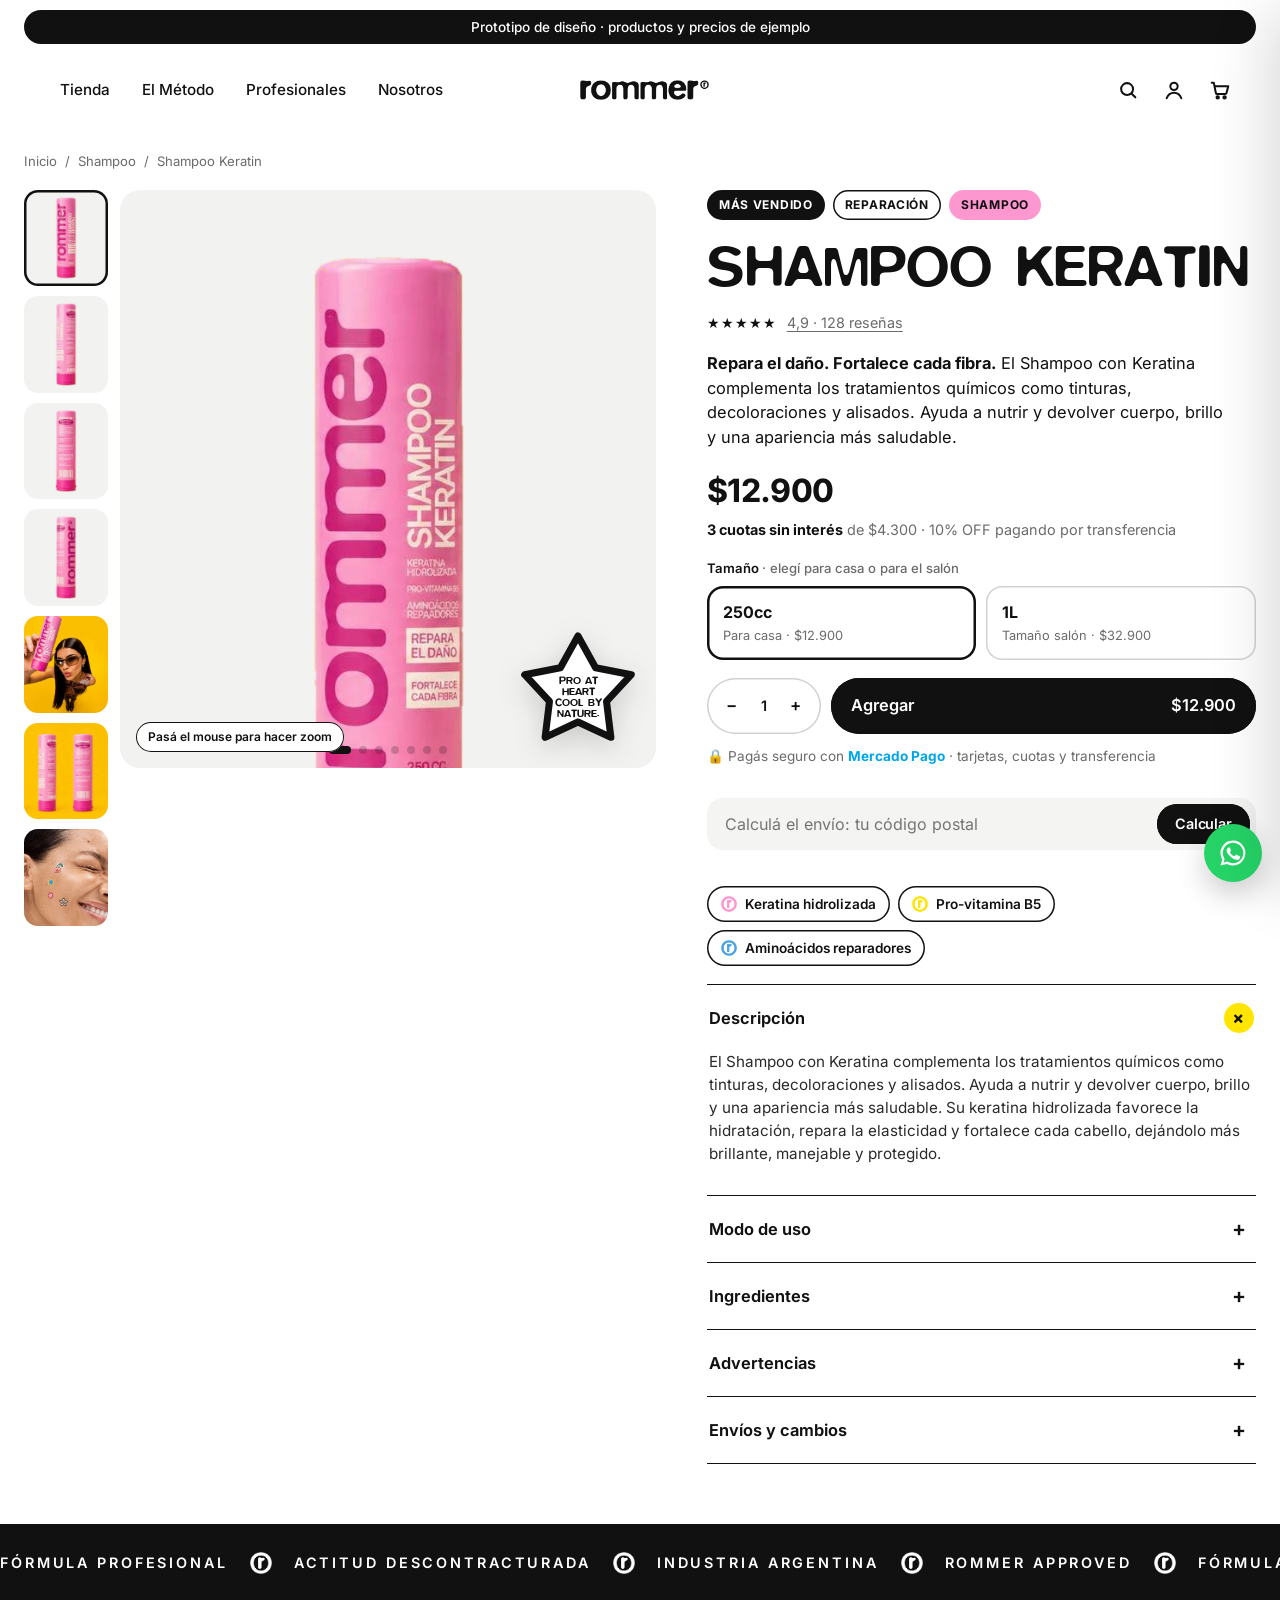
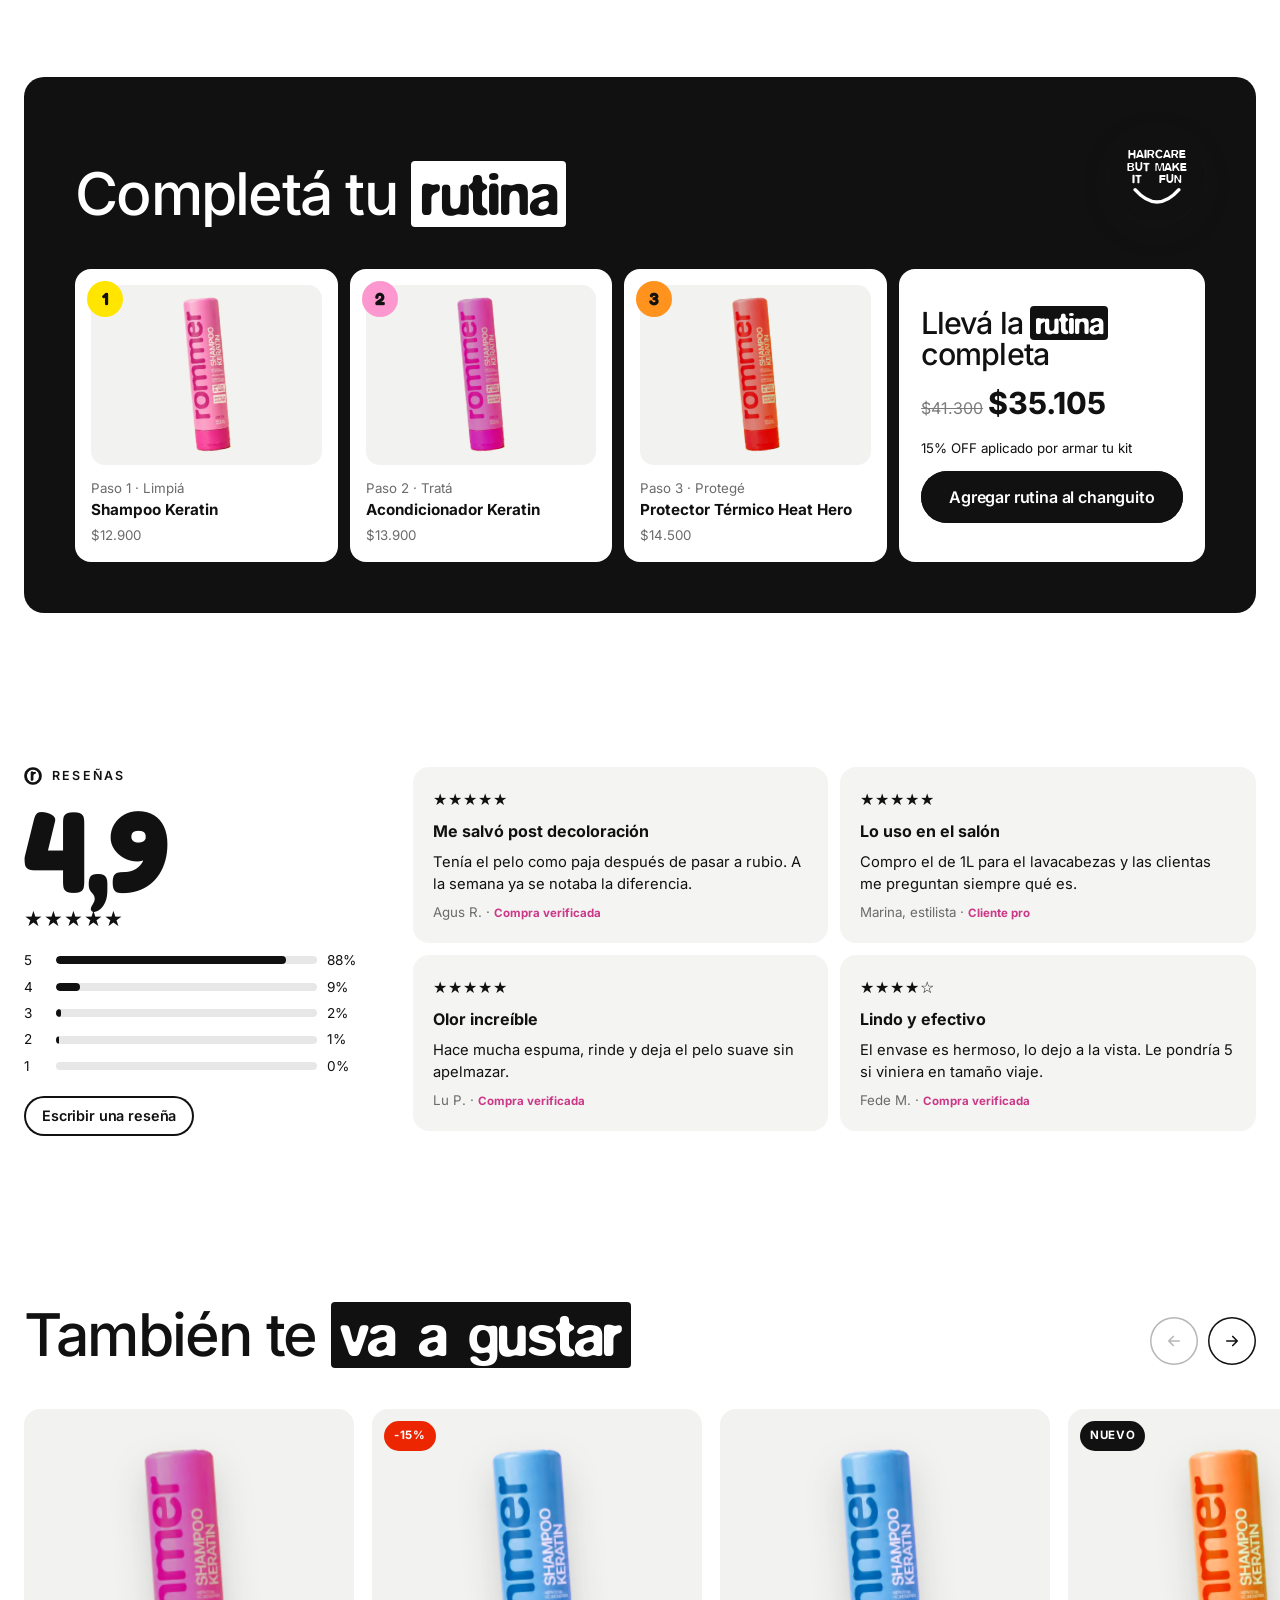
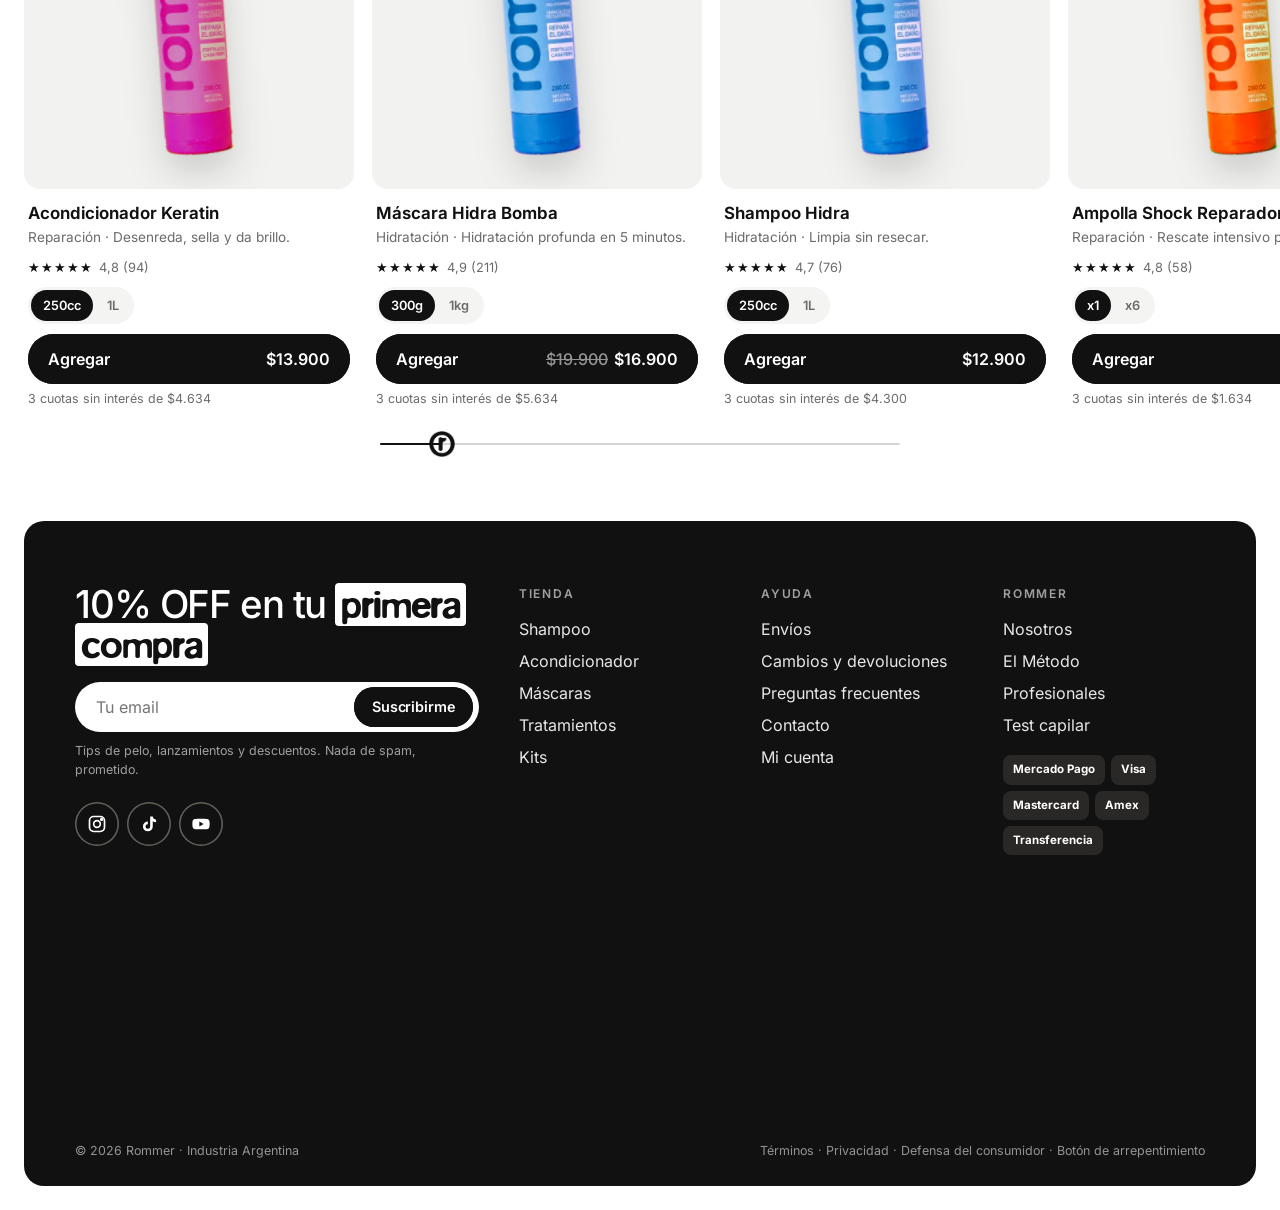
==== producto.html @ c5ad6b95 "Add files via upload" ====
<!doctype html>
<html lang="es-AR">
<head>
<meta charset="utf-8">
<meta name="viewport" content="width=device-width, initial-scale=1">
<title>Producto — Rommer</title>
<meta name="description" content="Rommer: fórmula profesional, actitud descontracturada. Shampoo, acondicionador, máscaras y tratamientos para usar en casa o en el salón.">
<link rel="preload" href="assets/fonts/blur-medium.woff2" as="font" type="font/woff2" crossorigin>
<link rel="preload" href="assets/fonts/fredoka-latin-standard-normal.woff2" as="font" type="font/woff2" crossorigin>
<link rel="preload" href="assets/fonts/inter-latin-wght-normal.woff2" as="font" type="font/woff2" crossorigin>
<link rel="stylesheet" href="vendor/swiper-bundle.min.css">
<link rel="stylesheet" href="vendor/lenis.css">
<link rel="stylesheet" href="assets/css/rommer.css">
</head>
<body data-page="product">

<!-- 1. Barra de anuncio -->
<div class="announce" role="region" aria-label="Novedades">
  <div class="announce__pill">
    <p class="announce__msg">Prototipo de diseño · productos y precios de ejemplo</p>
    <p class="announce__msg">Envío gratis en compras desde $50.000 :)</p>
    <p class="announce__msg">3 cuotas sin interés con todas las tarjetas</p>
    <p class="announce__msg">Armá tu kit: 3 productos 15% OFF · 4 productos 20% OFF</p>
  </div>
</div>

<!-- 2. Header -->
<header class="header">
  <div class="header__bar">
    <nav class="header__nav" aria-label="Principal">
      <button class="js-mega" aria-expanded="false" aria-controls="mega">Tienda</button>
      <a href="index.html#metodo">El Método</a>
      <a href="index.html#profesionales">Profesionales</a>
      <a href="#" class="js-soon" data-soon="La página Nosotros la armamos en la próxima etapa">Nosotros</a>
    </nav>
    <button class="icon-btn burger js-burger" aria-label="Abrir menú"><svg viewBox="0 0 24 24" fill="none" stroke="currentColor" stroke-width="2.2" stroke-linecap="round"><path d="M4 8h16M4 16h11"/></svg></button>
    <a class="header__logo" href="index.html" aria-label="Rommer, inicio"><span class="logo-img"></span></a>
    <div class="header__actions">
      <button class="icon-btn js-search" aria-label="Buscar"><svg viewBox="0 0 24 24" fill="none" stroke="currentColor" stroke-width="2.2" stroke-linecap="round"><circle cx="11" cy="11" r="6.5"/><path d="m20 20-4-4"/></svg></button>
      <a class="icon-btn header__search-desk js-soon" href="#" data-soon="Mi cuenta la conecta WooCommerce en WordPress" aria-label="Mi cuenta"><svg viewBox="0 0 24 24" fill="none" stroke="currentColor" stroke-width="2.2" stroke-linecap="round"><circle cx="12" cy="8" r="4"/><path d="M4 21c1.5-4 4.5-6 8-6s6.5 2 8 6"/></svg></a>
      <button class="icon-btn cart-btn js-open-cart" aria-label="Abrir changuito"><svg viewBox="0 0 24 24" fill="none" stroke="currentColor" stroke-width="2.2" stroke-linecap="round" stroke-linejoin="round"><path d="M3 4h2.2l2.3 11.2a1.5 1.5 0 0 0 1.5 1.2h8.6a1.5 1.5 0 0 0 1.5-1.1L21 8H6.2"/><circle cx="9.5" cy="20" r="1.3"/><circle cx="17" cy="20" r="1.3"/></svg><span class="cart-count">0</span></button>
    </div>
  </div>
  <!-- Mega-menú -->
  <div class="mega" id="mega">
    <div><h4>Por categoría</h4><ul>
      <li><a href="index.html#mas-vendidos">Shampoo</a></li><li><a href="index.html#mas-vendidos">Acondicionador</a></li><li><a href="index.html#mas-vendidos">Máscaras</a></li><li><a href="index.html#mas-vendidos">Tratamientos</a></li><li><a href="index.html#mas-vendidos">Styling</a></li><li><a href="index.html#novedades">Kits <small>ahorrá hasta 20%</small></a></li></ul></div>
    <div><h4>Por necesidad</h4><ul>
      <li><a href="index.html#necesidades">Reparación</a></li><li><a href="index.html#necesidades">Hidratación</a></li><li><a href="index.html#necesidades">Color</a></li><li><a href="index.html#necesidades">Rulos</a></li><li><a href="index.html#necesidades">Alisado</a></li></ul></div>
    <div><h4>El Método Rommer</h4><ul>
      <li><a href="index.html#metodo">1. Limpiá</a></li><li><a href="index.html#metodo">2. Tratá</a></li><li><a href="index.html#metodo">3. Protegé</a></li><li><a href="#" class="js-quiz">Test capilar <small>2 min</small></a></li></ul></div>
    <a class="mega__feature" href="index.html#novedades"><img src="assets/img/campaign-pink.webp" alt="" loading="lazy"><span class="btn btn--cream btn--sm">Kit Reparación Total →</span></a>
  </div>
</header>

<!-- Menú mobile -->
<nav class="mmenu" aria-label="Menú mobile">
  <button class="icon-btn mmenu__close js-close" aria-label="Cerrar menú"><svg viewBox="0 0 24 24" fill="none" stroke="currentColor" stroke-width="2.2" stroke-linecap="round"><path d="M6 6l12 12M18 6 6 18"/></svg></button>
  <a class="big" href="index.html#mas-vendidos">Tienda</a>
  <a class="big" href="index.html#metodo">El Método</a>
  <a class="big" href="index.html#necesidades">Necesidades</a>
  <a class="big" href="index.html#profesionales">Profesionales</a>
  <a class="big js-quiz" href="#">Test capilar</a>
  <div class="mmenu__small"><a href="#">Mi cuenta</a><a href="#">Envíos</a><a href="#">Preguntas frecuentes</a><a href="#">Contacto</a></div>
</nav>

<!-- Buscador -->
<div class="search" role="dialog" aria-label="Buscar productos">
  <div class="search__box">
    <input class="search__input" type="search" placeholder="¿Qué necesita tu pelo?" aria-label="Buscar">
    <div class="search__results"></div>
  </div>
</div>

<main style="padding-top:8px">
  <div class="wrap">
    <nav class="crumbs" aria-label="Migas"><a href="index.html">Inicio</a><span>/</span><a href="index.html#mas-vendidos" class="js-p-crumb-cat">Shampoo</a><span>/</span><span class="js-p-name">Producto</span></nav>
    <div class="pdp">
      <!-- Galería -->
      <div class="gallery">
        <div class="gallery__thumbs"></div>
        <div class="gallery__main">
          <div class="swiper"><div class="swiper-wrapper"></div><div class="swiper-pagination"></div></div>
          <span class="zoom-hint">Pasá el mouse para hacer zoom</span>
          <span class="sticker spin-slow" data-sticker="proheart" style="z-index:3"></span>
        </div>
      </div>
      <!-- Info -->
      <div class="info">
        <div class="info__top"><span class="chip js-p-badge" hidden></span><span class="chip chip--line js-p-line">Línea</span><span class="chip chip--pink js-p-cat">Categoría</span></div>
        <h1 class="display js-p-name">Producto</h1>
        <div class="info__rating"><span class="stars">★★★★★</span><a href="#resenas" class="js-p-rating"></a></div>
        <p class="info__desc"><strong class="js-p-claim"></strong> <span class="js-p-desc"></span></p>
        <div class="price"><span class="price__now"></span><span class="price__was" hidden></span><span class="price__off" hidden></span><span class="price__cuotas"></span></div>
        <div class="opt"><h4>Tamaño <span>· elegí para casa o para el salón</span></h4><div class="sizes"></div></div>
        <div class="buy">
          <div class="qty"><button type="button" data-pq="-1" aria-label="Restar">−</button><output>1</output><button type="button" data-pq="1" aria-label="Sumar">+</button></div>
          <button class="add-btn js-buy" type="button"><span>Agregar</span><span class="js-buy-total"></span></button>
        </div>
        <p class="mp-note">🔒 Pagás seguro con <b>Mercado Pago</b> · tarjetas, cuotas y transferencia</p>
        <form class="ship-calc"><input inputmode="numeric" placeholder="Calculá el envío: tu código postal" aria-label="Código postal"><button class="btn btn--ink btn--sm" type="submit">Calcular</button></form>
        <div class="ship-calc__res" aria-live="polite"></div>
        <div class="benefit-chips"></div>
        <div class="acc">
          <details open><summary>Descripción <span class="pm">+</span></summary><div class="acc__body"><p class="js-p-longdesc"></p></div></details>
          <details><summary>Modo de uso <span class="pm">+</span></summary><div class="acc__body"><p class="js-p-uso"></p></div></details>
          <details><summary>Ingredientes <span class="pm">+</span></summary><div class="acc__body"><p class="ingr js-p-ingr"></p></div></details>
          <details><summary>Advertencias <span class="pm">+</span></summary><div class="acc__body"><p>Suspendé el uso si notás alguna reacción desfavorable. Evitá el contacto con los ojos; si ocurre, enjuagá con abundante agua. No dejar al alcance de los niños. Este producto no está formulado para uso en niños.</p></div></details>
          <details><summary>Envíos y cambios <span class="pm">+</span></summary><div class="acc__body"><p>Envíos a todo el país con Andreani y Correo Argentino. Retiro gratis en local. Tenés 30 días para cambios. (Texto de ejemplo.)</p></div></details>
        </div>
      </div>
    </div>
  </div>

  <!-- Marquee -->
  <div class="marquee benefits" style="--dur:40s;margin-top:60px">
    <div class="marquee__track">
      <span class="marquee__item">Fórmula profesional <span class="r-dot"></span> Actitud descontracturada <span class="r-dot"></span> Industria argentina <span class="r-dot"></span> Rommer approved <span class="r-dot"></span></span>
      <span class="marquee__item" aria-hidden="true">Fórmula profesional <span class="r-dot"></span> Actitud descontracturada <span class="r-dot"></span> Industria argentina <span class="r-dot"></span> Rommer approved <span class="r-dot"></span></span>
    </div>
  </div>

  <!-- Completá tu rutina -->
  <section class="section section--tight">
    <div class="routine">
      <div class="section-head reveal"><h2 class="mix">Completá tu <em>rutina</em></h2><span class="sticker float" data-sticker="smiley" style="position:static;width:96px"></span></div>
      <div class="routine__grid"></div>
    </div>
  </section>

  <!-- Reseñas -->
  <section class="section section--tight" id="resenas">
    <div class="wrap rev-sum">
      <div class="reveal">
        <p class="eyebrow"><span class="r-dot"></span>Reseñas</p>
        <div class="rev-sum__score">4,9</div>
        <span class="stars" style="font-size:1.3rem">★★★★★</span>
        <div class="bars">
          <div><span>5</span><i style="--w:88%"></i><span>88%</span></div>
          <div><span>4</span><i style="--w:9%"></i><span>9%</span></div>
          <div><span>3</span><i style="--w:2%"></i><span>2%</span></div>
          <div><span>2</span><i style="--w:1%"></i><span>1%</span></div>
          <div><span>1</span><i style="--w:0%"></i><span>0%</span></div>
        </div>
        <p style="margin-top:20px"><button class="btn btn--line btn--sm js-soon" data-soon="Las reseñas las maneja el plugin de reseñas en WordPress">Escribir una reseña</button></p>
      </div>
      <div class="rev-list">
        <article class="rev-item reveal"><span class="stars">★★★★★</span><h5>Me salvó post decoloración</h5><p>Tenía el pelo como paja después de pasar a rubio. A la semana ya se notaba la diferencia.</p><small>Agus R. · <span class="verified">Compra verificada</span></small></article>
        <article class="rev-item reveal"><span class="stars">★★★★★</span><h5>Lo uso en el salón</h5><p>Compro el de 1L para el lavacabezas y las clientas me preguntan siempre qué es.</p><small>Marina, estilista · <span class="verified">Cliente pro</span></small></article>
        <article class="rev-item reveal"><span class="stars">★★★★★</span><h5>Olor increíble</h5><p>Hace mucha espuma, rinde y deja el pelo suave sin apelmazar.</p><small>Lu P. · <span class="verified">Compra verificada</span></small></article>
        <article class="rev-item reveal"><span class="stars">★★★★☆</span><h5>Lindo y efectivo</h5><p>El envase es hermoso, lo dejo a la vista. Le pondría 5 si viniera en tamaño viaje.</p><small>Fede M. · <span class="verified">Compra verificada</span></small></article>
      </div>
    </div>
  </section>

  <!-- Relacionados -->
  <section class="section section--tight" data-carousel-wrap>
    <div class="wrap">
      <div class="section-head reveal"><h2 class="mix">También te <em>va a gustar</em></h2><div class="section-head__side"><button class="round-arrow js-prev" aria-label="Anterior"><svg viewBox="0 0 24 24" fill="none" stroke="currentColor" stroke-width="2.2" stroke-linecap="round" stroke-linejoin="round"><path d="M19 12H5M11 6l-6 6 6 6"/></svg></button><button class="round-arrow js-next" aria-label="Siguiente"><svg viewBox="0 0 24 24" fill="none" stroke="currentColor" stroke-width="2.2" stroke-linecap="round" stroke-linejoin="round"><path d="M5 12h14M13 6l6 6-6 6"/></svg></button></div></div>
      <div class="swiper carousel" data-related data-products=""><div class="swiper-wrapper"></div></div>
      <div class="r-progress" aria-hidden="true"><div class="r-progress__fill"></div><div class="r-progress__knob"><span class="r-dot"></span></div></div>
    </div>
  </section>
</main>

<!-- Barra de compra fija (mobile) -->
<div class="sticky-buy"><div class="sticky-buy__t"><b class="js-p-name">Producto</b><small class="js-sticky-price"></small></div><button class="add-btn js-buy" type="button"><span>Agregar</span></button></div>

<!-- 18. Footer -->
<footer class="footer">
  <div class="footer__card">
    <div class="footer__top">
      <div class="news">
        <p class="mix">10% OFF en tu <em>primera compra</em></p>
        <form data-demo="¡Listo! Tu código es HOLAROMMER10 <3"><input type="email" placeholder="Tu email" aria-label="Email" required><button class="btn btn--ink btn--sm" type="submit">Suscribirme</button></form>
        <small>Tips de pelo, lanzamientos y descuentos. Nada de spam, prometido.</small>
        <div class="socials">
          <a href="#" aria-label="Instagram"><svg viewBox="0 0 24 24" fill="none" stroke="currentColor" stroke-width="2"><rect x="3" y="3" width="18" height="18" rx="5"/><circle cx="12" cy="12" r="4"/><circle cx="17.5" cy="6.5" r="1" fill="currentColor"/></svg></a>
          <a href="#" aria-label="TikTok"><svg viewBox="0 0 24 24" fill="currentColor"><path d="M16.5 3c.4 2.2 1.8 3.6 4 3.8v3.1a7.3 7.3 0 0 1-4-1.3v6.3A5.9 5.9 0 1 1 10.6 9v3.2a2.8 2.8 0 1 0 2.8 2.7V3h3.1Z"/></svg></a>
          <a href="#" aria-label="YouTube"><svg viewBox="0 0 24 24" fill="currentColor"><path d="M22 8.2a3 3 0 0 0-2.1-2.1C18 5.6 12 5.6 12 5.6s-6 0-7.9.5A3 3 0 0 0 2 8.2 31 31 0 0 0 1.6 12 31 31 0 0 0 2 15.8a3 3 0 0 0 2.1 2.1c1.9.5 7.9.5 7.9.5s6 0 7.9-.5a3 3 0 0 0 2.1-2.1c.3-1.2.4-2.5.4-3.8s-.1-2.6-.4-3.8ZM10 15V9l5.2 3L10 15Z"/></svg></a>
        </div>
      </div>
      <div><h4>Tienda</h4><ul><li><a href="index.html#mas-vendidos">Shampoo</a></li><li><a href="index.html#mas-vendidos">Acondicionador</a></li><li><a href="index.html#mas-vendidos">Máscaras</a></li><li><a href="index.html#mas-vendidos">Tratamientos</a></li><li><a href="index.html#novedades">Kits</a></li></ul></div>
      <div><h4>Ayuda</h4><ul><li><a href="#">Envíos</a></li><li><a href="#">Cambios y devoluciones</a></li><li><a href="#">Preguntas frecuentes</a></li><li><a href="#">Contacto</a></li><li><a href="#">Mi cuenta</a></li></ul></div>
      <div><h4>Rommer</h4><ul><li><a href="#">Nosotros</a></li><li><a href="index.html#metodo">El Método</a></li><li><a href="index.html#profesionales">Profesionales</a></li><li><a href="#" class="js-quiz">Test capilar</a></li></ul>
        <div class="pay"><span>Mercado Pago</span><span>Visa</span><span>Mastercard</span><span>Amex</span><span>Transferencia</span></div></div>
    </div>
    <div class="footer__word" aria-hidden="true"><span class="js-wordmark"></span></div>
    <div class="footer__legal"><span>© 2026 Rommer · Industria Argentina</span><span>Términos · Privacidad · Defensa del consumidor · Botón de arrepentimiento</span></div>
  </div>
</footer>

<!-- Changuito (drawer) -->
<div class="overlay" id="overlay"></div>
<aside class="drawer" id="drawer" aria-hidden="true" aria-label="Changuito" data-lenis-prevent>
  <div class="drawer__head"><h2>Changuito <small class="js-cart-n"></small></h2><button class="icon-btn js-close" aria-label="Cerrar changuito"><svg viewBox="0 0 24 24" fill="none" stroke="currentColor" stroke-width="2.2" stroke-linecap="round"><path d="M6 6l12 12M18 6 6 18"/></svg></button></div>
  <div class="ship"><p></p><div class="ship__bar"><div class="ship__fill"></div><div class="ship__knob"><span class="r-dot"></span></div></div></div>
  <div class="kit-msg" hidden></div>
  <div class="drawer__body"></div>
  <div class="upsell"><h5>Completá tu rutina</h5><div class="upsell__row"></div></div>
  <div class="drawer__foot">
    <div class="tot"><span>Subtotal</span><span class="js-sub"></span></div>
    <div class="tot tot--disc js-disc-row" hidden><span>Descuento kit</span><span class="js-disc"></span></div>
    <div class="tot tot--big"><span>Total</span><span class="js-total"></span></div>
    <small class="js-cuotas"></small>
    <button class="btn btn--ink btn--block js-checkout" type="button">Finalizar compra <span class="arrow">→</span></button>
    <small>Pagás con Mercado Pago · Envíos a todo el país</small>
  </div>
</aside>

<a class="wa" href="https://wa.me/5491100000000" target="_blank" rel="noopener" aria-label="Escribinos por WhatsApp"><svg viewBox="0 0 24 24" fill="currentColor"><path d="M12 2a10 10 0 0 0-8.6 15.1L2 22l5-1.3A10 10 0 1 0 12 2Zm0 18.2a8.2 8.2 0 0 1-4.2-1.2l-.3-.2-3 .8.8-2.9-.2-.3A8.2 8.2 0 1 1 12 20.2Zm4.5-6.1c-.2-.1-1.5-.7-1.7-.8s-.4-.1-.6.1-.7.8-.8 1-.3.2-.5.1a6.7 6.7 0 0 1-3.3-2.9c-.3-.4.3-.4.8-1.4.1-.2 0-.3 0-.4l-.8-1.8c-.2-.5-.4-.4-.6-.4h-.5a1 1 0 0 0-.7.3 3 3 0 0 0-.9 2.2 5.2 5.2 0 0 0 1.1 2.7 11.9 11.9 0 0 0 4.6 4c1.7.7 2.3.8 3.2.7a2.7 2.7 0 0 0 1.8-1.3 2.2 2.2 0 0 0 .1-1.3c0-.1-.2-.2-.4-.3Z"/></svg></a>

<script src="vendor/gsap.min.js"></script>
<script src="vendor/ScrollTrigger.min.js"></script>
<script src="vendor/lenis.min.js"></script>
<script src="vendor/swiper-bundle.min.js"></script>
<script src="assets/js/rommer.js"></script>
</body>
</html>
---- vendor/lenis.css ----
html.lenis,
html.lenis body {
  height: auto;
}

.lenis.lenis-smooth {
  scroll-behavior: auto !important;
}

.lenis.lenis-smooth [data-lenis-prevent] {
  overscroll-behavior: contain;
}

.lenis.lenis-stopped {
  overflow: hidden;
}

.lenis.lenis-smooth iframe {
  pointer-events: none;
}
---- assets/css/rommer.css ----
/* =========================================================
   ROMMER — Prototipo e-commerce
   Tokens, base, componentes y secciones.
   Para el paso a WordPress: este archivo va al tema hijo
   de Hello Elementor (style.css / assets/css/rommer.css).
   ========================================================= */

/* ---------- Fuentes ----------
   Blur Medium: tipografía display de la marca (títulos).
   El archivo actual no tiene J, W, Z, j, k, w, z, ñ, Ñ ni números:
   esos caracteres se completan con "Rommer Display" (Fredoka).
   Al recibir la fuente completa, reemplazar blur-medium.woff2. */
@font-face {
  font-family: "Blur";
  src: url("../fonts/blur-medium.woff2") format("woff2");
  font-weight: 100 900; font-style: normal; font-display: swap;
}
@font-face {
  font-family: "Rommer Display";
  src: url("../fonts/fredoka-latin-standard-normal.woff2") format("woff2");
  font-weight: 300 700; font-stretch: 75% 125%; font-display: swap;
  unicode-range: U+0000-00FF, U+0131, U+0152-0153, U+02BB-02BC, U+02C6, U+02DA, U+02DC, U+2000-206F, U+20AC, U+2122, U+2191, U+2193, U+2212, U+2215, U+FEFF, U+FFFD;
}
@font-face {
  font-family: "Rommer Display";
  src: url("../fonts/fredoka-latin-ext-standard-normal.woff2") format("woff2");
  font-weight: 300 700; font-stretch: 75% 125%; font-display: swap;
  unicode-range: U+0100-02AF, U+0304, U+0308, U+0329, U+1E00-1E9F, U+1EF2-1EFF, U+2020, U+20A0-20AB, U+20AD-20C0, U+2113, U+2C60-2C7F, U+A720-A7FF;
}
@font-face {
  font-family: "Inter";
  src: url("../fonts/inter-latin-wght-normal.woff2") format("woff2");
  font-weight: 100 900; font-style: normal; font-display: swap;
}
@font-face {
  font-family: "Inter";
  src: url("../fonts/inter-latin-wght-italic.woff2") format("woff2");
  font-weight: 100 900; font-style: italic; font-display: swap;
}

/* ---------- Tokens ---------- */
:root {
  /* Base blanco y negro */
  --paper: #FFFFFF;
  --gray: #F4F4F2;
  --gray-2: #F2F2F0;
  --line: #111111;
  --cream: #FFFFFF;
  --cream-2: #F4F4F2;
  --ink: #111111;
  --ink-2: #2A2A2A;
  --muted: #6B6B6B;

  /* Colores oficiales: solo acentos */
  --magenta: #CC3888;
  --pink: #FD97CF;
  --sky: #4EA3E2;
  --yellow: #FFE500;
  --orange: #FF931E;
  --red: #EB2600;

  --f-display: "Blur", "Rommer Display", "Fredoka", ui-rounded, system-ui, sans-serif;
  --f-body: "Inter", -apple-system, BlinkMacSystemFont, "SF Pro Text", "Segoe UI", sans-serif;

  --r-sm: 12px;
  --r-md: 16px;
  --r-lg: 20px;
  --r-pill: 999px;
  --gutter: clamp(16px, 2vw, 24px);
  --maxw: 1440px;
  --ease: cubic-bezier(.2, .8, .2, 1);
  --bounce: cubic-bezier(.34, 1.56, .64, 1);
  --header-h: 72px;
}

/* ---------- Base ---------- */
*, *::before, *::after { box-sizing: border-box; }
html { -webkit-text-size-adjust: 100%; overflow-x: clip; }
html.lenis, html.lenis body { height: auto; }
.lenis.lenis-smooth { scroll-behavior: auto !important; }
.lenis.lenis-stopped { overflow: hidden; }
body {
  margin: 0; color-scheme: light; background: var(--cream); color: var(--ink);
  font-family: var(--f-body); font-size: 16px; line-height: 1.5;
  -webkit-font-smoothing: antialiased; overflow-x: clip;
}
img { max-width: 100%; display: block; }
a { color: inherit; text-decoration: none; }
button { font: inherit; color: inherit; background: none; border: 0; cursor: pointer; padding: 0; }
input, select { font: inherit; }
:focus-visible { outline: 3px solid var(--sky); outline-offset: 3px; border-radius: 6px; }
.sr-only { position: absolute !important; width: 1px; height: 1px; overflow: hidden; clip: rect(0 0 0 0); white-space: nowrap; }
.wrap { width: 100%; max-width: var(--maxw); margin-inline: auto; padding-inline: var(--gutter); }

/* ---------- Tipografía ---------- */
.display {
  font-family: var(--f-display); font-weight: 600; font-stretch: 125%;
  line-height: .95; letter-spacing: 0; text-transform: uppercase; margin: 0;
}
.display--lower { text-transform: none; letter-spacing: -.02em; }
.h-xl { font-size: clamp(2.6rem, 7.5vw, 7.5rem); }
.h-lg { font-size: clamp(2.1rem, 5.2vw, 5rem); }
.h-md { font-size: clamp(1.7rem, 3.4vw, 3.1rem); }
.h-sm { font-size: clamp(1.3rem, 2vw, 1.8rem); }
.eyebrow {
  font-size: .78rem; font-weight: 600; letter-spacing: .18em; text-transform: uppercase; margin: 0 0 14px;
  display: inline-flex; align-items: center; gap: 10px;
}
.eyebrow .r-dot { width: 18px; height: 18px; }
.lead { font-size: clamp(1rem, 1.3vw, 1.2rem); line-height: 1.55; max-width: 46ch; }
.mix { font-family: var(--f-body); font-weight: 500; letter-spacing: -.03em; text-transform: none; line-height: 1; margin: 0; }
.mix em { font-family: var(--f-display); font-style: normal; font-weight: 600; font-stretch: 110%; color: var(--magenta); }
.hl { background: var(--pink); color: var(--ink); padding: 0 .18em; box-decoration-break: clone; -webkit-box-decoration-break: clone; }

/* ---------- Isotipo r (máscara) ---------- */
.r-dot {
  display: inline-block; width: 1em; height: 1em; background: currentColor; flex: none;
  -webkit-mask: url("../img/iso-r.png") center / contain no-repeat; mask: url("../img/iso-r.png") center / contain no-repeat;
}

/* ---------- Wordmark por letras (logo real) ---------- */
.wordmark { position: relative; display: block; aspect-ratio: 1579 / 268; color: inherit; }
.wordmark .L {
  position: absolute; top: 0; height: 100%; background: currentColor; transform-origin: 50% 100%;
  -webkit-mask-size: 100% 100%; mask-size: 100% 100%; -webkit-mask-repeat: no-repeat; mask-repeat: no-repeat;
}
.wordmark .L:nth-child(1) { left: .22%;  width: 9.25%;  -webkit-mask-image: url("../img/logo-l0.png"); mask-image: url("../img/logo-l0.png"); }
.wordmark .L:nth-child(2) { left: 9.47%; width: 16.66%; -webkit-mask-image: url("../img/logo-l1.png"); mask-image: url("../img/logo-l1.png"); }
.wordmark .L:nth-child(3) { left: 27.11%; width: 22.67%; -webkit-mask-image: url("../img/logo-l2.png"); mask-image: url("../img/logo-l2.png"); }
.wordmark .L:nth-child(4) { left: 51.14%; width: 22.67%; -webkit-mask-image: url("../img/logo-l3.png"); mask-image: url("../img/logo-l3.png"); }
.wordmark .L:nth-child(5) { left: 74.76%; width: 15.14%; -webkit-mask-image: url("../img/logo-l4.png"); mask-image: url("../img/logo-l4.png"); }
.wordmark .L:nth-child(6) { left: 90.79%; width: 9.25%;  -webkit-mask-image: url("../img/logo-l5.png"); mask-image: url("../img/logo-l5.png"); }
.logo-img {
  display: block; aspect-ratio: 1723 / 268; background: currentColor;
  -webkit-mask: url("../img/logo-rommer.png") center / contain no-repeat; mask: url("../img/logo-rommer.png") center / contain no-repeat;
}

/* ---------- Botones ---------- */
.btn {
  display: inline-flex; align-items: center; justify-content: center; gap: 10px;
  min-height: 52px; padding: 0 28px; border-radius: var(--r-pill);
  font-weight: 600; font-size: 1rem; letter-spacing: -.01em; white-space: nowrap;
  transition: transform .35s var(--bounce), background-color .25s, color .25s, box-shadow .25s;
  will-change: transform;
}
.btn:hover { transform: translateY(-3px) scale(1.03) rotate(-1deg); }
.btn:active { transform: scale(.96); }
.btn--ink { background: var(--ink); color: var(--cream); }
.btn--ink:hover { background: var(--magenta); }
.btn--cream { background: var(--cream); color: var(--ink); }
.btn--cream:hover { background: var(--yellow); }
.btn--yellow { background: var(--yellow); color: var(--ink); }
.btn--yellow:hover { background: var(--pink); }
.btn--line { box-shadow: inset 0 0 0 2px currentColor; }
.btn--line:hover { background: var(--ink); color: var(--cream); box-shadow: inset 0 0 0 2px var(--ink); }
.btn--sm { min-height: 40px; padding: 0 18px; font-size: .9rem; }
.btn--block { width: 100%; }
.btn .arrow { transition: transform .3s var(--bounce); }
.btn:hover .arrow { transform: translateX(4px); }

.icon-btn {
  width: 44px; height: 44px; border-radius: 50%; display: inline-grid; place-items: center;
  transition: background-color .2s, transform .3s var(--bounce);
}
.icon-btn:hover { background: rgba(27,27,27,.08); transform: rotate(-8deg) scale(1.06); }
.icon-btn svg { width: 22px; height: 22px; }
.round-arrow {
  width: 48px; height: 48px; border-radius: 50%; display: grid; place-items: center;
  box-shadow: inset 0 0 0 1.5px currentColor; transition: background-color .2s, color .2s, transform .3s var(--bounce);
}
.round-arrow:hover { background: var(--ink); color: var(--cream); transform: scale(1.08); }
.round-arrow.swiper-button-disabled { opacity: .3; pointer-events: none; }
.round-arrow svg { width: 18px; height: 18px; }

/* ---------- Barra de anuncio (píldora) ---------- */
.announce { padding: 10px var(--gutter) 0; }
.announce__pill {
  max-width: var(--maxw); margin: 0 auto; background: var(--magenta); color: var(--cream);
  border-radius: var(--r-pill); height: 34px; position: relative; overflow: hidden;
  font-size: .85rem; font-weight: 500; text-align: center;
}
.announce__msg {
  position: absolute; inset: 0; display: flex; align-items: center; justify-content: center; gap: 8px;
  opacity: 0; transform: translateY(100%); transition: opacity .5s, transform .6s var(--ease); padding: 0 16px;
}
.announce__msg.is-on { opacity: 1; transform: none; }
.announce__msg.is-out { opacity: 0; transform: translateY(-100%); }

/* ---------- Header ---------- */
.header {
  position: sticky; top: env(safe-area-inset-top, 0px); z-index: 60; padding: 10px var(--gutter);
  transition: padding .35s var(--ease);
}
.header__bar {
  max-width: var(--maxw); margin: 0 auto; height: var(--header-h);
  display: grid; grid-template-columns: 1fr auto 1fr; align-items: center; gap: 16px;
  padding: 0 14px 0 22px; border-radius: var(--r-pill);
  transition: background-color .35s, box-shadow .35s, height .35s var(--ease);
}
.header.is-solid .header__bar { background: rgba(251,242,225,.92); backdrop-filter: blur(14px); -webkit-backdrop-filter: blur(14px); box-shadow: 0 10px 30px rgba(27,27,27,.10); height: 62px; }
.header__logo { width: 132px; color: var(--ink); justify-self: center; transition: transform .4s var(--bounce); }
.header__logo:hover { transform: rotate(-4deg) scale(1.05); }
.header__nav { display: flex; gap: 4px; align-items: center; }
.header__nav > a, .header__nav > button {
  padding: 10px 14px; border-radius: var(--r-pill); font-weight: 500; font-size: .95rem;
  transition: background-color .2s;
}
.header__nav > a:hover, .header__nav > button:hover, .header__nav > button[aria-expanded="true"] { background: rgba(27,27,27,.08); }
.header__actions { display: flex; justify-content: flex-end; align-items: center; gap: 2px; }
.cart-btn { position: relative; }
.cart-count {
  position: absolute; top: 2px; right: 0; min-width: 20px; height: 20px; padding: 0 5px; border-radius: 10px;
  background: var(--magenta); color: var(--cream); font-size: .72rem; font-weight: 700; display: grid; place-items: center;
  transform: scale(0); transition: transform .4s var(--bounce);
}
.cart-count.has-items { transform: scale(1); }
.cart-count.bump { animation: bump .6s var(--bounce); }
@keyframes bump { 0% { transform: scale(1); } 35% { transform: scale(1.7) rotate(-12deg); } 100% { transform: scale(1); } }
.burger { display: none; }

/* Mega-menú */
.mega {
  position: absolute; left: var(--gutter); right: var(--gutter); top: calc(100% - 4px);
  max-width: var(--maxw); margin: 0 auto; background: var(--cream); border-radius: var(--r-lg);
  box-shadow: 0 30px 60px rgba(27,27,27,.18); padding: 28px; display: grid;
  grid-template-columns: repeat(3, 1fr) 1.3fr; gap: 28px;
  opacity: 0; visibility: hidden; transform: translateY(-10px); transition: opacity .3s, transform .4s var(--ease), visibility 0s .3s;
}
.mega.is-open { opacity: 1; visibility: visible; transform: none; transition: opacity .3s, transform .4s var(--ease); }
.mega h4 { margin: 0 0 12px; font-size: .75rem; letter-spacing: .16em; text-transform: uppercase; color: var(--muted); }
.mega ul { list-style: none; margin: 0; padding: 0; display: grid; gap: 4px; }
.mega li a { font-family: var(--f-display); font-weight: 600; font-size: 1.35rem; display: inline-block; transition: color .2s, transform .3s var(--bounce); }
.mega li a:hover { color: var(--magenta); transform: translateX(6px) rotate(-2deg); }
.mega li a small { font-family: var(--f-body); font-weight: 500; font-size: .8rem; color: var(--muted); margin-left: 6px; }
.mega__feature { border-radius: var(--r-md); overflow: hidden; position: relative; min-height: 240px; background: var(--yellow); }
.mega__feature img { position: absolute; inset: 0; width: 100%; height: 100%; object-fit: cover; transition: transform .8s var(--ease); }
.mega__feature:hover img { transform: scale(1.06); }
.mega__feature span { position: absolute; left: 14px; bottom: 14px; }

/* Menú mobile */
.mmenu {
  position: fixed; inset: 0; z-index: 90; background: var(--ink); color: var(--cream); padding: 90px 24px 32px;
  display: flex; flex-direction: column; gap: 6px; overflow-y: auto;
  clip-path: circle(0% at calc(100% - 40px) 40px); transition: clip-path .7s var(--ease); visibility: hidden;
}
.mmenu.is-open { clip-path: circle(150% at calc(100% - 40px) 40px); visibility: visible; }
.mmenu a.big { font-family: var(--f-display); font-weight: 600; font-stretch: 125%; text-transform: uppercase; font-size: 2.6rem; line-height: 1.05; }
.mmenu a.big:nth-of-type(1) { color: var(--pink); }
.mmenu a.big:nth-of-type(2) { color: var(--yellow); }
.mmenu a.big:nth-of-type(3) { color: var(--sky); }
.mmenu a.big:nth-of-type(4) { color: var(--orange); }
.mmenu a.big:nth-of-type(5) { color: var(--cream); }
.mmenu__close { position: absolute; top: 22px; right: 22px; color: var(--cream); }
.mmenu__small { margin-top: auto; display: flex; flex-wrap: wrap; gap: 10px 18px; font-size: .95rem; opacity: .8; }

/* Buscador */
.search {
  position: fixed; inset: 0; z-index: 95; background: rgba(27,27,27,.45); display: grid; align-items: start; padding: 90px var(--gutter);
  opacity: 0; visibility: hidden; transition: opacity .3s, visibility 0s .3s;
}
.search.is-open { opacity: 1; visibility: visible; transition: opacity .3s; }
.search__box { max-width: 760px; width: 100%; margin: 0 auto; background: var(--cream); border-radius: var(--r-lg); padding: 18px; box-shadow: 0 30px 80px rgba(0,0,0,.25); transform: translateY(-20px); transition: transform .5s var(--bounce); }
.search.is-open .search__box { transform: none; }
.search__input { width: 100%; border: 0; border-bottom: 2px solid var(--ink); background: transparent; font-family: var(--f-display); font-weight: 600; font-size: clamp(1.4rem, 3vw, 2.2rem); padding: 8px 4px; outline: none; }
.search__results { display: grid; gap: 6px; margin-top: 12px; max-height: 50vh; overflow: auto; }
.search__item { display: flex; align-items: center; gap: 14px; padding: 8px; border-radius: var(--r-sm); transition: background-color .2s; }
.search__item:hover { background: var(--cream-2); }
.search__thumb { width: 54px; height: 54px; border-radius: 12px; display: grid; place-items: center; overflow: hidden; flex: none; }
.search__thumb img { height: 90%; width: auto; }
.search__hint { font-size: .85rem; color: var(--muted); padding: 8px 4px 0; }

/* ---------- Stickers ---------- */
.sticker { position: absolute; z-index: 3; pointer-events: auto; transition: transform .5s var(--bounce); will-change: transform; filter: drop-shadow(0 8px 14px rgba(27,27,27,.18)); }
.sticker svg { width: 100%; height: auto; display: block; overflow: visible; }
.sticker:hover { transform: rotate(18deg) scale(1.12) !important; }
.spin-slow { animation: spin 18s linear infinite; }
@keyframes spin { to { transform: rotate(360deg); } }
.float { animation: float 5s ease-in-out infinite; }
@keyframes float { 0%,100% { translate: 0 0; } 50% { translate: 0 -12px; } }

/* ---------- Hero ---------- */
.hero { padding: 0 var(--gutter); margin-top: calc(-1 * (var(--header-h) + 20px)); }
.hero__card {
  position: relative; max-width: var(--maxw); margin: 0 auto; border-radius: var(--r-lg); overflow: hidden;
  background: var(--yellow); min-height: min(92vh, 900px); display: grid; grid-template-columns: 1.05fr 1fr; isolation: isolate;
}
.hero__copy { position: relative; z-index: 4; padding: calc(var(--header-h) + 60px) clamp(22px, 4vw, 64px) clamp(170px, 17.5vw, 270px); display: flex; flex-direction: column; align-items: flex-start; }
.hero__title { font-size: clamp(2.6rem, 6.2vw, 6.4rem); }
.hero__title .line { display: block; overflow: hidden; padding-bottom: .06em; }
.hero__title .line > span { display: inline-block; }
.hero__title .pink { color: var(--magenta); }
.hero__copy .lead { margin: 22px 0 28px; }
.hero__ctas { display: flex; gap: 12px; flex-wrap: wrap; }
.hero__media { position: relative; z-index: 1; }
.hero__media img { position: absolute; inset: 0; width: 100%; height: 100%; object-fit: cover; object-position: 50% 20%; }
.hero__word { position: absolute; z-index: 5; left: 2.5%; right: 2.5%; bottom: 2.2%; color: var(--cream); pointer-events: none; mix-blend-mode: normal; }
.hero__word .wordmark { color: var(--cream); filter: drop-shadow(0 6px 0 rgba(27,27,27,.12)); }
.hero__badge {
  position: absolute; z-index: 6; right: clamp(16px, 3vw, 40px); top: calc(var(--header-h) + 34px);
  width: clamp(110px, 11vw, 160px);
}
.hero__smiley { width: clamp(90px, 9vw, 140px); left: 49%; top: 46%; z-index: 6; }
.hero__heart { width: clamp(60px, 6vw, 96px); left: 54%; top: 17%; z-index: 6; rotate: -12deg; }
.kit__burst { width: 110px; right: 4%; top: 6%; }
.hero__scribble { position: absolute; z-index: 4; right: 6%; top: 38%; width: clamp(140px, 18vw, 260px); color: var(--cream); transform: rotate(-12deg); }
.hero__scribble path { stroke-dasharray: 1; stroke-dashoffset: 1; }

/* ---------- Marquees ---------- */
.marquee { overflow: hidden; white-space: nowrap; position: relative; user-select: none; }
.marquee__track { display: inline-flex; align-items: center; gap: 0; animation: marquee var(--dur, 28s) linear infinite; will-change: transform; }
.marquee--rev .marquee__track { animation-direction: reverse; }
.marquee:hover .marquee__track { animation-play-state: paused; }
@keyframes marquee { to { transform: translateX(-50%); } }
.marquee__item { display: inline-flex; align-items: center; gap: 22px; padding-right: 22px; }
.benefits { padding: 26px 0; }
.benefits .marquee__item { font-size: .9rem; font-weight: 600; letter-spacing: .2em; text-transform: uppercase; color: var(--muted); }
.benefits .r-dot { width: 22px; height: 22px; color: var(--magenta); }
.tapes { position: relative; height: clamp(150px, 16vw, 230px); margin: 20px 0; overflow: hidden; }
.tape { position: absolute; left: -5%; right: -5%; top: 50%; padding: 14px 0; }
.tape--a { background: var(--magenta); color: var(--yellow); transform: translateY(-50%) rotate(-4deg); z-index: 2; }
.tape--b { background: var(--yellow); color: var(--ink); transform: translateY(-50%) rotate(3deg); }
.tape .marquee__item { font-family: var(--f-display); font-weight: 600; font-stretch: 125%; text-transform: uppercase; font-size: clamp(1.4rem, 2.8vw, 2.4rem); }
.tape .star { width: .9em; height: .9em; }

/* ---------- Secciones genéricas ---------- */
.section { padding: clamp(64px, 9vw, 130px) 0; position: relative; }
.section--tight { padding: clamp(40px, 6vw, 80px) 0; }
.section-head { display: flex; justify-content: space-between; align-items: flex-end; gap: 24px; margin-bottom: clamp(26px, 3.5vw, 48px); flex-wrap: wrap; }
.section-head .mix { font-size: clamp(2rem, 4.6vw, 4.2rem); }
.section-head__side { display: flex; gap: 10px; align-items: center; }
.reveal { opacity: 1; }
.no-motion .reveal { opacity: 1; transform: none; }

/* ---------- Tarjeta de producto ---------- */
.pcard { position: relative; display: flex; flex-direction: column; border-radius: var(--r-md); background: var(--cream); height: 100%; }
.pcard__media {
  position: relative; display: block; aspect-ratio: 4 / 4.6; border-radius: var(--r-md); overflow: hidden;
  background: var(--gray-2);
}
.pcard__media img {
  position: absolute; left: 50%; bottom: 7%; height: 84%; width: auto; transform: translateX(-50%) rotate(-4deg);
  transition: transform .6s var(--bounce), opacity .4s; filter: var(--tint, none) drop-shadow(0 18px 18px rgba(27,27,27,.18));
}
.pcard__media img.alt { opacity: 0; transform: translateX(-50%) rotate(6deg) scale(.95); }
.pcard:hover .pcard__media img.main { transform: translateX(-50%) rotate(4deg) translateY(-10px) scale(1.04); opacity: 0; }
.pcard:hover .pcard__media img.alt { opacity: 1; transform: translateX(-50%) rotate(-3deg) translateY(-8px) scale(1.04); }
.pcard__badge {
  position: absolute; z-index: 2; top: 12px; left: 12px; background: var(--ink); color: var(--cream);
  font-size: .72rem; font-weight: 700; letter-spacing: .06em; text-transform: uppercase; padding: 6px 10px; border-radius: var(--r-pill);
}
.pcard__badge--sale { background: var(--red); }
.pcard__sticker { position: absolute; z-index: 2; top: 10px; right: 10px; width: 64px; transform: rotate(12deg) scale(0); transition: transform .5s var(--bounce); }
.pcard:hover .pcard__sticker { transform: rotate(-8deg) scale(1); }
.pcard__body { padding: 14px 4px 0; display: flex; flex-direction: column; gap: 10px; flex: 1; }
.pcard__title { font-weight: 650; font-size: 1.05rem; line-height: 1.2; margin: 0; }
.pcard__sub { font-size: .85rem; color: var(--muted); margin: -6px 0 0; }
.pcard__rating { font-size: .8rem; display: flex; gap: 6px; align-items: center; color: var(--muted); }
.stars { color: var(--ink); letter-spacing: 1px; }
.seg { display: inline-flex; background: var(--cream-2); border-radius: var(--r-pill); padding: 3px; gap: 2px; align-self: flex-start; }
.seg button { padding: 6px 12px; border-radius: var(--r-pill); font-size: .8rem; font-weight: 600; color: var(--muted); transition: background-color .2s, color .2s; }
.seg button[aria-pressed="true"] { background: var(--ink); color: var(--cream); }
.add-btn {
  margin-top: auto; display: flex; justify-content: space-between; align-items: center; gap: 10px;
  background: var(--ink); color: var(--cream); border-radius: var(--r-pill); min-height: 50px; padding: 0 20px;
  font-weight: 600; transition: background-color .25s, transform .35s var(--bounce);
}
.add-btn:hover { background: var(--magenta); transform: translateY(-2px); }
.add-btn:active { transform: scale(.97); }
.add-btn s { opacity: .55; font-weight: 500; margin-right: 6px; }
.add-btn.is-added { background: var(--sky); }
.cuotas { font-size: .78rem; color: var(--muted); margin-top: -4px; }

/* Carrusel */
.carousel { overflow: visible; }
.carousel .swiper-slide { width: min(78vw, 330px); height: auto; }
.r-progress { position: relative; height: 2px; background: rgba(27,27,27,.18); margin-top: 34px; border-radius: 2px; max-width: 520px; margin-inline: auto; }
.r-progress__fill { position: absolute; left: 0; top: 0; bottom: 0; width: 0; background: var(--ink); border-radius: 2px; }
.r-progress__knob {
  position: absolute; top: 50%; left: 0; width: 26px; height: 26px; margin: -13px 0 0 -13px; color: var(--magenta);
  transition: transform .3s var(--bounce);
}
.r-progress__knob .r-dot { width: 26px; height: 26px; }
.on-dark .r-progress { background: rgba(251,242,225,.25); }
.on-dark .r-progress__fill { background: var(--cream); }

/* ---------- Banners 50/50 ---------- */
.duo { display: grid; grid-template-columns: 1fr 1fr; gap: var(--gutter); }
.duo__card { position: relative; border-radius: var(--r-lg); overflow: hidden; min-height: clamp(380px, 46vw, 640px); color: var(--cream); display: flex; align-items: flex-end; isolation: isolate; }
.duo__card img { position: absolute; inset: 0; width: 100%; height: 115%; object-fit: cover; z-index: -2; }
.duo__card::after { content: ""; position: absolute; inset: 0; z-index: -1; background: linear-gradient(to top, rgba(27,27,27,.55), transparent 55%); }
.duo__body { padding: clamp(22px, 3vw, 40px); display: grid; gap: 16px; justify-items: start; }
.duo__body .mix { font-size: clamp(2rem, 4vw, 3.6rem); color: var(--cream); }
.duo__body .mix em { color: var(--yellow); }

/* ---------- El Método ---------- */
.method { background: var(--ink); color: var(--cream); border-radius: var(--r-lg); margin: 0 var(--gutter); overflow: hidden; }
.method__inner { display: grid; grid-template-columns: 1fr 1fr; min-height: 100vh; }
.method__left { padding: clamp(40px, 6vw, 90px); display: flex; flex-direction: column; justify-content: center; gap: 26px; }
.method__left .mix { font-size: clamp(2.2rem, 4.6vw, 4.4rem); color: var(--cream); }
.method__left .mix em { color: var(--pink); }
.steps { display: grid; gap: 10px; }
.step { display: grid; grid-template-columns: auto 1fr; gap: 18px; align-items: center; padding: 16px 18px; border-radius: var(--r-md); transition: background-color .4s, color .4s, opacity .4s; opacity: .45; }
.step.is-active { opacity: 1; background: var(--cream); color: var(--ink); }
.step__n { font-family: var(--f-display); font-weight: 700; font-size: 2.8rem; line-height: 1; width: 64px; height: 64px; display: grid; place-items: center; border-radius: 50%; background: var(--c); color: var(--ink); }
.step h3 { margin: 0; font-family: var(--f-display); font-weight: 600; font-stretch: 125%; text-transform: uppercase; font-size: 1.6rem; }
.step p { margin: 2px 0 0; font-size: .92rem; opacity: .8; }
.step a { font-weight: 600; text-decoration: underline; text-underline-offset: 3px; }
.method__right { position: relative; overflow: hidden; }
.method__img { position: absolute; inset: 0; width: 100%; height: 100%; object-fit: cover; opacity: 0; transform: scale(1.08); transition: opacity .7s, transform 1.2s var(--ease); }
.method__img.is-active { opacity: 1; transform: none; }
.method__tag { position: absolute; z-index: 2; left: 24px; bottom: 24px; }

/* ---------- Producto estrella (pestañas) ---------- */
.star-prod { position: relative; overflow: hidden; }
.star-prod__bg { position: absolute; inset: 0; z-index: -1; }
.star-prod__bg img { width: 100%; height: 100%; object-fit: cover; filter: saturate(.2) brightness(1.1); opacity: .55; }
.star-prod__bg::after { content: ""; position: absolute; inset: 0; background: color-mix(in srgb, var(--tabc, var(--pink)) 70%, transparent); transition: background-color .6s; }
.star-prod__grid { display: grid; grid-template-columns: 1fr 1fr; gap: var(--gutter); align-items: center; }
.star-prod__bottle { position: relative; height: clamp(420px, 60vw, 720px); display: grid; place-items: center; perspective: 1000px; }
.star-prod__bottle img { position: absolute; height: 92%; width: auto; filter: var(--tint, none) drop-shadow(0 40px 40px rgba(27,27,27,.25)); transition: filter .6s; }
.star-prod__bottle img:not(.is-active) { opacity: 0; }
.tabs-card { background: var(--cream); border-radius: var(--r-lg); padding: clamp(22px, 3vw, 44px); box-shadow: 0 30px 60px rgba(27,27,27,.12); }
.tabs { display: inline-flex; background: var(--cream-2); border-radius: var(--r-pill); padding: 4px; margin-bottom: 26px; flex-wrap: wrap; }
.tabs button { padding: 9px 16px; border-radius: var(--r-pill); font-weight: 600; font-size: .9rem; color: var(--muted); transition: background-color .25s, color .25s; }
.tabs button[aria-selected="true"] { background: var(--ink); color: var(--cream); }
.tab-panel[hidden] { display: none; }
.tab-panel .h-md { margin-bottom: 20px; }
.actives { list-style: none; margin: 0 0 26px; padding: 0; display: grid; gap: 16px; }
.actives li { display: grid; grid-template-columns: auto 1fr; gap: 14px; align-items: start; }
.actives .r-dot { width: 26px; height: 26px; color: var(--magenta); margin-top: 2px; }
.actives strong { display: block; font-size: 1.02rem; }
.actives span { color: var(--muted); font-size: .92rem; }

/* ---------- Antes / después ---------- */
.ba { position: relative; border-radius: var(--r-lg); overflow: hidden; aspect-ratio: 16 / 9; max-height: 80vh; width: 100%; user-select: none; touch-action: pan-y; cursor: ew-resize; background: var(--sky); }
.ba img { position: absolute; inset: 0; width: 100%; height: 100%; object-fit: cover; object-position: 50% 30%; pointer-events: none; }
.ba__before { clip-path: inset(0 calc(100% - var(--pos, 50%)) 0 0); }
.ba__before img { filter: saturate(.55) contrast(.85) brightness(.92) sepia(.25) blur(.6px); }
.ba__line { position: absolute; top: 0; bottom: 0; left: var(--pos, 50%); width: 3px; margin-left: -1.5px; background: var(--cream); }
.ba__handle { position: absolute; top: 50%; left: var(--pos, 50%); width: 64px; height: 64px; margin: -32px 0 0 -32px; border-radius: 50%; background: var(--yellow); display: grid; place-items: center; box-shadow: 0 10px 30px rgba(0,0,0,.25); transition: transform .3s var(--bounce); }
.ba:hover .ba__handle { transform: scale(1.1) rotate(-10deg); }
.ba__label { position: absolute; top: 18px; padding: 6px 14px; border-radius: var(--r-pill); font-size: .8rem; font-weight: 700; letter-spacing: .1em; text-transform: uppercase; }
.ba__label--a { left: 18px; background: var(--cream); }
.ba__label--b { right: 18px; background: var(--ink); color: var(--cream); }
.ba-grid { display: grid; grid-template-columns: .8fr 1.6fr; gap: clamp(24px, 4vw, 64px); align-items: center; }
.placeholder-note { font-size: .78rem; color: var(--muted); border: 1.5px dashed currentColor; border-radius: var(--r-sm); padding: 8px 12px; display: inline-block; }

/* ---------- Video full-bleed ---------- */
.film { position: relative; height: 100vh; min-height: 560px; overflow: hidden; display: grid; place-items: center; color: var(--cream); text-align: center; margin: 0 var(--gutter); border-radius: var(--r-lg); }
.film__media { position: absolute; inset: -6%; }
.film__media img { width: 100%; height: 100%; object-fit: cover; }
.film::after { content: ""; position: absolute; inset: 0; background: rgba(27,27,27,.38); }
.film__copy { position: relative; z-index: 2; padding: 0 20px; display: grid; justify-items: center; gap: 22px; }
.film__copy .display { font-size: clamp(2.2rem, 6vw, 6rem); max-width: 14ch; }
.film__copy .display .w { display: inline-block; }
.film__copy .display .y { color: var(--yellow); }
.play { width: 92px; height: 92px; border-radius: 50%; background: var(--yellow); color: var(--ink); display: grid; place-items: center; transition: transform .4s var(--bounce); position: relative; }
.play:hover { transform: scale(1.12) rotate(-8deg); }
.play svg { width: 30px; height: 30px; margin-left: 4px; }
.play__ring { position: absolute; inset: -18px; animation: spin 14s linear infinite; }
.play__ring text { font-size: 9.5px; font-weight: 700; letter-spacing: 2.6px; fill: var(--cream); text-transform: uppercase; }

/* ---------- Necesidades ---------- */
.needs { display: grid; grid-template-columns: repeat(5, 1fr); gap: 12px; }
.need {
  position: relative; border-radius: var(--r-lg); background: var(--c); min-height: 420px; overflow: hidden; padding: 20px;
  display: flex; flex-direction: column; justify-content: space-between; color: var(--ink);
  transition: transform .5s var(--bounce);
}
.need:hover { transform: translateY(-10px) rotate(-1.5deg); }
.need h3 { margin: 0; font-family: var(--f-display); font-weight: 600; font-stretch: 125%; text-transform: uppercase; font-size: clamp(1.5rem, 2.1vw, 2.1rem); line-height: .95; position: relative; z-index: 2; }
.need p { margin: 0; font-size: .88rem; position: absolute; z-index: 2; left: 20px; bottom: 24px; max-width: calc(100% - 92px); line-height: 1.3; }
.need img { position: absolute; height: 52%; width: auto; left: 50%; bottom: 25%; transform: translateX(-50%) rotate(10deg); filter: var(--tint, none) drop-shadow(0 20px 20px rgba(27,27,27,.2)); transition: transform .6s var(--bounce); }
.need:hover img { transform: translateX(-50%) rotate(-8deg) translateY(-14px) scale(1.06); }
.need .go { position: relative; z-index: 2; width: 46px; height: 46px; border-radius: 50%; background: var(--ink); color: var(--cream); display: grid; place-items: center; align-self: flex-end; transition: transform .4s var(--bounce); }
.need:hover .go { transform: rotate(-45deg); }

/* ---------- Banner kit ---------- */
.kit { background: var(--magenta); color: var(--cream); border-radius: var(--r-lg); margin: 0 var(--gutter); overflow: hidden; position: relative; padding: clamp(40px, 6vw, 90px) clamp(22px, 5vw, 80px); }
.kit__word { font-family: var(--f-display); font-weight: 700; font-stretch: 125%; text-transform: uppercase; color: var(--yellow); font-size: clamp(3.6rem, 13vw, 13rem); line-height: .82; margin: 0; transform: rotate(-3deg); transform-origin: left; }
.kit__band { display: inline-block; background: var(--ink); color: var(--pink); font-family: var(--f-body); font-weight: 700; text-transform: uppercase; letter-spacing: -.02em; font-size: clamp(1.4rem, 3.6vw, 3.2rem); line-height: 1; padding: .18em .35em; transform: rotate(-3deg); margin-top: -0.2em; }
.kit__grid { display: grid; grid-template-columns: 1.2fr 1fr; gap: 30px; align-items: center; }
.kit__tiers { display: flex; gap: 12px; flex-wrap: wrap; margin: 30px 0; }
.tier { background: var(--cream); color: var(--ink); border-radius: var(--r-md); padding: 16px 20px; min-width: 150px; }
.tier b { display: block; font-family: var(--f-display); font-size: 2.4rem; line-height: 1; color: var(--magenta); }
.tier span { font-size: .9rem; font-weight: 600; }
.kit__fan { position: relative; height: clamp(300px, 36vw, 480px); }
.kit__fan img { position: absolute; bottom: 0; left: 50%; height: 92%; width: auto; transform-origin: 50% 100%; filter: var(--tint, none) drop-shadow(0 20px 20px rgba(0,0,0,.25)); }

/* ---------- Destacado flotante ---------- */
.spot { position: relative; border-radius: var(--r-lg); overflow: hidden; min-height: clamp(460px, 52vw, 700px); margin-bottom: 40px; }
.spot > img { position: absolute; inset: 0; width: 100%; height: 100%; object-fit: cover; object-position: 50% 40%; }
.spot__card { position: absolute; left: clamp(14px, 3vw, 40px); top: clamp(14px, 3vw, 40px); width: min(400px, calc(100% - 28px)); background: rgba(251,242,225,.95); backdrop-filter: blur(10px); border-radius: var(--r-md); padding: 18px; display: grid; grid-template-columns: 96px 1fr; gap: 16px; box-shadow: 0 20px 50px rgba(27,27,27,.2); }
.spot__thumb { border-radius: 14px; background: var(--sky); display: grid; place-items: center; overflow: hidden; aspect-ratio: 1 / 1.2; }
.spot__thumb img { height: 90%; width: auto; filter: var(--tint, none); }
.spot__card h3 { margin: 0 0 4px; font-size: 1.1rem; }
.spot__card p { margin: 0 0 12px; font-size: .86rem; color: var(--muted); }
.spot__card .add-btn { min-height: 44px; font-size: .92rem; grid-column: 1 / -1; }
.spot__tag { position: absolute; right: clamp(14px, 3vw, 40px); bottom: clamp(14px, 3vw, 40px); }

/* ---------- Manifiesto ---------- */
.manifesto { background: var(--ink); color: var(--cream); border-radius: var(--r-lg); margin: 0 var(--gutter); padding: clamp(60px, 9vw, 140px) clamp(20px, 5vw, 80px); text-align: center; overflow: hidden; }
.manifesto__q { font-size: .85rem; letter-spacing: .2em; text-transform: uppercase; margin: 0 0 30px; opacity: .8; }
.cloud { position: relative; display: flex; flex-wrap: wrap; justify-content: center; gap: 0 .25em; max-width: 1100px; margin: 0 auto; }
.cloud span { font-family: var(--f-display); font-weight: 600; font-size: clamp(3rem, 9vw, 8.6rem); line-height: .86; letter-spacing: -.02em; display: inline-block; }
.manifesto__line { font-size: clamp(1.2rem, 2.4vw, 2rem); font-weight: 650; letter-spacing: -.02em; text-transform: uppercase; margin: 50px auto 0; max-width: 30ch; line-height: 1.15; }

/* ---------- Profesionales ---------- */
.pro { display: grid; grid-template-columns: 1.1fr .9fr; gap: var(--gutter); }
.pro__panel { background: var(--sky); border-radius: var(--r-lg); padding: clamp(28px, 4vw, 60px); color: var(--ink); }
.pro__panel .mix { font-size: clamp(2rem, 4vw, 3.6rem); }
.pro__panel .mix em { color: var(--cream); }
.pro__list { list-style: none; padding: 0; margin: 22px 0 28px; display: grid; gap: 10px; }
.pro__list li { display: flex; gap: 12px; align-items: center; font-weight: 550; }
.pro__list .r-dot { width: 24px; height: 24px; color: var(--cream); }
.form { display: grid; grid-template-columns: 1fr 1fr; gap: 10px; }
.field { display: grid; gap: 4px; }
.field--full { grid-column: 1 / -1; }
.field label { font-size: .78rem; font-weight: 600; }
.field input, .field select { height: 50px; border-radius: var(--r-sm); border: 0; padding: 0 16px; background: var(--cream); color: var(--ink); width: 100%; }
.pro__media { border-radius: var(--r-lg); overflow: hidden; position: relative; min-height: 420px; }
.pro__media img { position: absolute; inset: 0; width: 100%; height: 100%; object-fit: cover; }

/* ---------- UGC Polaroid ---------- */
.ugc .swiper-slide { width: clamp(220px, 24vw, 320px); }
.polaroid { background: #fff; padding: 10px 10px 16px; border-radius: 18px; box-shadow: 0 16px 40px rgba(27,27,27,.12); position: relative; transition: transform .5s var(--bounce); }
.swiper-slide:nth-child(even) .polaroid { margin-top: 56px; }
.polaroid:hover { transform: rotate(-2deg) translateY(-8px); }
.polaroid__img { border-radius: 12px; overflow: hidden; aspect-ratio: 4 / 5; position: relative; background: var(--cream-2); }
.polaroid__img img { width: 100%; height: 100%; object-fit: cover; }
.polaroid figcaption { font-size: .85rem; font-weight: 600; padding: 12px 4px 0; display: flex; justify-content: space-between; align-items: center; }
.polaroid figcaption span { color: var(--muted); font-weight: 500; }
.polaroid .mini-play { position: absolute; top: 12px; right: 12px; width: 40px; height: 40px; border-radius: 50%; background: rgba(251,242,225,.9); display: grid; place-items: center; }
.polaroid .mini-play svg { width: 14px; height: 14px; margin-left: 2px; }
.polaroid .sticker { width: 74px; bottom: 40px; left: -16px; }

/* ---------- Reseñas ---------- */
.review { border-radius: var(--r-lg); padding: 28px; background: var(--c, var(--pink)); min-height: 300px; display: flex; flex-direction: column; gap: 16px; height: 100%; }
.review .stars { font-size: 1.1rem; }
.review blockquote { margin: 0; font-family: var(--f-display); font-weight: 500; font-size: 1.45rem; line-height: 1.15; }
.review footer { margin-top: auto; font-size: .88rem; display: flex; justify-content: space-between; gap: 10px; }
.review footer b { font-weight: 650; }
.reviews .swiper-slide { width: min(82vw, 380px); height: auto; }

/* ---------- Footer ---------- */
.footer { padding: 0 var(--gutter) var(--gutter); }
.footer__card { background: var(--ink); color: var(--cream); border-radius: var(--r-lg); max-width: var(--maxw); margin: 0 auto; padding: clamp(32px, 5vw, 70px) clamp(22px, 4vw, 60px) clamp(16px, 2vw, 28px); overflow: hidden; }
.footer__top { display: grid; grid-template-columns: 1.4fr 1fr 1fr 1fr; gap: 40px; }
.footer h4 { margin: 0 0 14px; font-size: .75rem; letter-spacing: .16em; text-transform: uppercase; opacity: .6; font-weight: 600; }
.footer ul { list-style: none; padding: 0; margin: 0; display: grid; gap: 8px; }
.footer ul a { opacity: .9; transition: color .2s; }
.footer ul a:hover { color: var(--pink); }
.news .mix { font-size: clamp(1.8rem, 3vw, 2.6rem); color: var(--cream); margin-bottom: 18px; }
.news .mix em { color: var(--yellow); }
.news form { display: flex; gap: 8px; background: var(--cream); border-radius: var(--r-pill); padding: 5px; max-width: 460px; }
.news input { flex: 1; min-width: 0; border: 0; background: transparent; padding: 0 16px; outline: none; color: var(--ink); }
.news small { display: block; margin-top: 10px; opacity: .6; font-size: .78rem; }
.socials { display: flex; gap: 8px; margin-top: 22px; }
.socials a { width: 44px; height: 44px; border-radius: 50%; display: grid; place-items: center; box-shadow: inset 0 0 0 1.5px rgba(251,242,225,.35); transition: background-color .2s, color .2s, transform .3s var(--bounce); }
.socials a:hover { background: var(--yellow); color: var(--ink); transform: rotate(-10deg) scale(1.08); }
.socials svg { width: 20px; height: 20px; }
.pay { display: flex; flex-wrap: wrap; gap: 6px; margin-top: 18px; }
.pay span { font-size: .72rem; font-weight: 700; padding: 6px 10px; border-radius: 8px; background: rgba(251,242,225,.1); }
.footer__word { margin-top: clamp(40px, 6vw, 80px); color: var(--cream); }
.footer__legal { display: flex; justify-content: space-between; flex-wrap: wrap; gap: 10px; font-size: .78rem; opacity: .55; margin-top: 18px; }

/* ---------- Drawer carrito ---------- */
.overlay { position: fixed; inset: 0; z-index: 99; background: rgba(27,27,27,.45); opacity: 0; visibility: hidden; transition: opacity .35s, visibility 0s .35s; }
.overlay.is-open { opacity: 1; visibility: visible; transition: opacity .35s; }
.drawer {
  position: fixed; z-index: 100; top: 10px; right: 10px; bottom: 10px; width: min(460px, calc(100vw - 20px));
  background: var(--cream); border-radius: var(--r-lg); display: flex; flex-direction: column; overflow: hidden;
  transform: translateX(calc(100% + 20px)); transition: transform .55s var(--ease); box-shadow: -20px 0 60px rgba(27,27,27,.2);
}
.drawer.is-open { transform: none; }
.drawer__head { display: flex; justify-content: space-between; align-items: center; padding: 20px 20px 12px 24px; }
.drawer__head h2 { margin: 0; font-family: var(--f-display); font-weight: 600; font-stretch: 125%; text-transform: uppercase; font-size: 1.7rem; display: flex; gap: 10px; align-items: baseline; }
.drawer__head h2 small { font-family: var(--f-body); font-size: .9rem; font-weight: 500; color: var(--muted); text-transform: none; }
.ship { margin: 0 20px; background: var(--cream-2); border-radius: var(--r-md); padding: 14px 16px; }
.ship p { margin: 0 0 10px; font-size: .9rem; font-weight: 550; }
.ship p b { color: var(--magenta); }
.ship__bar { position: relative; height: 8px; border-radius: 8px; background: rgba(27,27,27,.12); overflow: visible; }
.ship__fill { position: absolute; inset: 0 auto 0 0; width: 0; border-radius: 8px; background: linear-gradient(90deg, var(--pink), var(--magenta)); transition: width .7s var(--bounce); }
.ship__knob { position: absolute; top: 50%; width: 24px; height: 24px; margin: -12px 0 0 -12px; color: var(--magenta); transition: left .7s var(--bounce); }
.ship__knob .r-dot { width: 24px; height: 24px; background: var(--magenta); }
.ship.is-free { background: var(--yellow); }
.kit-msg { margin: 10px 20px 0; font-size: .85rem; font-weight: 600; background: var(--pink); border-radius: var(--r-sm); padding: 10px 14px; display: flex; gap: 8px; align-items: center; }
.kit-msg[hidden] { display: none; }
.drawer__body { flex: 1; overflow-y: auto; padding: 14px 20px; overscroll-behavior: contain; }
.line { display: grid; grid-template-columns: 84px 1fr auto; gap: 14px; padding: 12px 0; border-bottom: 1px solid rgba(27,27,27,.1); align-items: center; animation: lineIn .5s var(--bounce); }
@keyframes lineIn { from { opacity: 0; transform: translateX(30px); } }
.line__img { width: 84px; height: 96px; border-radius: 14px; background: var(--gray-2); display: grid; place-items: center; overflow: hidden; }
.line__img img { height: 86%; width: auto; filter: var(--tint, none); transform: rotate(-6deg); }
.line h4 { margin: 0; font-size: .95rem; font-weight: 650; }
.line small { color: var(--muted); font-size: .8rem; }
.qty { display: inline-flex; align-items: center; gap: 2px; margin-top: 8px; border-radius: var(--r-pill); box-shadow: inset 0 0 0 1.5px rgba(27,27,27,.2); }
.qty button { width: 32px; height: 32px; border-radius: 50%; font-size: 1.05rem; font-weight: 600; transition: background-color .2s; }
.qty button:hover { background: rgba(27,27,27,.08); }
.qty output { min-width: 22px; text-align: center; font-weight: 600; font-size: .9rem; }
.line__right { text-align: right; display: grid; gap: 8px; justify-items: end; }
.line__price { font-weight: 650; }
.line__rm { font-size: .78rem; color: var(--muted); text-decoration: underline; }
.empty { text-align: center; padding: 40px 10px; display: grid; gap: 14px; justify-items: center; }
.empty .sticker { position: static; width: 130px; }
.empty p { margin: 0; color: var(--muted); }
.upsell { padding: 4px 20px 12px; }
.upsell h5 { margin: 8px 0 10px; font-size: .78rem; letter-spacing: .14em; text-transform: uppercase; color: var(--muted); }
.upsell__row { display: flex; gap: 10px; overflow-x: auto; scroll-snap-type: x mandatory; padding-bottom: 6px; scrollbar-width: none; }
.upsell__row::-webkit-scrollbar { display: none; }
.mini { flex: 0 0 auto; width: 230px; display: grid; grid-template-columns: 60px 1fr; gap: 10px; align-items: center; background: var(--cream-2); border-radius: var(--r-md); padding: 8px; scroll-snap-align: start; }
.mini__img { height: 70px; border-radius: 12px; background: var(--gray-2); display: grid; place-items: center; overflow: hidden; }
.mini__img img { height: 88%; width: auto; filter: var(--tint, none); }
.mini b { font-size: .82rem; display: block; line-height: 1.2; }
.mini small { font-size: .78rem; color: var(--muted); }
.mini button { margin-top: 4px; font-size: .78rem; font-weight: 700; text-decoration: underline; text-underline-offset: 3px; }
.drawer__foot { padding: 16px 20px 20px; border-top: 1px solid rgba(27,27,27,.1); display: grid; gap: 10px; background: var(--cream); }
.tot { display: flex; justify-content: space-between; font-size: .95rem; }
.tot--big { font-size: 1.25rem; font-weight: 700; }
.tot--disc { color: var(--magenta); font-weight: 600; }
.drawer__foot small { color: var(--muted); font-size: .8rem; text-align: center; }

/* ---------- Toast ---------- */
.toast { position: fixed; z-index: 120; left: 50%; bottom: 24px; transform: translate(-50%, 140%); background: var(--ink); color: var(--cream); padding: 14px 20px; border-radius: var(--r-pill); font-weight: 550; font-size: .92rem; display: flex; gap: 10px; align-items: center; transition: transform .5s var(--bounce); max-width: calc(100vw - 32px); }
.toast.is-on { transform: translate(-50%, 0); }
.toast .r-dot { width: 20px; height: 20px; color: var(--yellow); }

/* ---------- WhatsApp ---------- */
.wa { position: fixed; z-index: 70; right: 18px; bottom: 18px; width: 58px; height: 58px; border-radius: 50%; background: #25D366; color: #fff; display: grid; place-items: center; box-shadow: 0 12px 30px rgba(0,0,0,.2); transition: transform .4s var(--bounce); }
.wa:hover { transform: scale(1.1) rotate(-10deg); }
.wa svg { width: 30px; height: 30px; }

/* ---------- Cursor ---------- */
.cursor { position: fixed; z-index: 200; top: 0; left: 0; width: 34px; height: 34px; margin: -17px 0 0 -17px; pointer-events: none; color: var(--magenta); transition: width .3s var(--bounce), height .3s var(--bounce), margin .3s var(--bounce), color .3s, opacity .3s; opacity: 0; }
.cursor .r-dot { width: 100%; height: 100%; }
.cursor.is-on { opacity: 1; }
.cursor.is-hover { width: 64px; height: 64px; margin: -32px 0 0 -32px; color: var(--sky); }
@media (hover: none), (pointer: coarse) { .cursor { display: none; } }

/* ---------- Preloader ---------- */
.preloader { position: fixed; inset: 0; z-index: 300; background: var(--ink); display: grid; place-items: center; }
.preloader .wordmark { width: min(70vw, 560px); color: var(--cream); }
.preloader__bar { position: absolute; left: 50%; bottom: 14%; width: 140px; height: 3px; margin-left: -70px; background: rgba(251,242,225,.2); border-radius: 3px; overflow: hidden; }
.preloader__bar i { position: absolute; inset: 0; background: var(--pink); transform-origin: left; transform: scaleX(0); }
.preloader.is-skip { display: none; }

/* =========================================================
   FICHA DE PRODUCTO
   ========================================================= */
.crumbs { font-size: .82rem; color: var(--muted); padding: 8px 0 18px; display: flex; gap: 8px; flex-wrap: wrap; }
.crumbs a:hover { color: var(--ink); text-decoration: underline; }
.pdp { display: grid; grid-template-columns: 1.15fr 1fr; gap: clamp(20px, 4vw, 64px); align-items: start; }
.gallery { position: sticky; top: 96px; display: grid; grid-template-columns: 84px 1fr; gap: 12px; }
.gallery__thumbs { display: grid; gap: 10px; align-content: start; }
.gallery__thumbs button { border-radius: 14px; overflow: hidden; aspect-ratio: 1 / 1.15; background: var(--gray-2); box-shadow: inset 0 0 0 2px transparent; transition: box-shadow .2s, transform .3s var(--bounce); position: relative; }
.gallery__thumbs button img { width: 100%; height: 100%; object-fit: cover; }
.gallery__thumbs button img.bottle { object-fit: contain; padding: 6px; filter: var(--tint, none); }
.gallery__thumbs button[aria-current="true"] { box-shadow: inset 0 0 0 2.5px var(--ink); }
.gallery__thumbs button:hover { transform: scale(1.05); }
.gallery__main { border-radius: var(--r-lg); overflow: hidden; background: var(--gray-2); aspect-ratio: 1 / 1.08; position: relative; }
.gallery__main .swiper { height: 100%; }
.gallery__main .swiper-slide { display: grid; place-items: center; overflow: hidden; cursor: zoom-in; }
.gallery__main .swiper-slide img { width: 100%; height: 100%; object-fit: cover; transition: transform .35s ease-out; }
.gallery__main .swiper-slide img.bottle { width: auto; height: 86%; object-fit: contain; filter: var(--tint, none) drop-shadow(0 30px 30px rgba(27,27,27,.2)); }
.gallery__main .swiper-pagination-bullet { background: var(--ink); }
.gallery__main .swiper-pagination-bullet-active { width: 22px; border-radius: 6px; }
.gallery__main .sticker { width: 120px; right: 18px; bottom: 18px; }
.zoom-hint { position: absolute; z-index: 3; left: 16px; bottom: 16px; font-size: .75rem; font-weight: 600; background: rgba(251,242,225,.85); padding: 6px 12px; border-radius: var(--r-pill); }

.info { display: grid; gap: 18px; }
.info__top { display: flex; gap: 8px; flex-wrap: wrap; }
.chip { font-size: .75rem; font-weight: 700; letter-spacing: .06em; text-transform: uppercase; padding: 6px 12px; border-radius: var(--r-pill); background: var(--ink); color: var(--cream); }
.chip--line { background: transparent; color: var(--ink); box-shadow: inset 0 0 0 1.5px var(--ink); }
.chip--pink { background: var(--pink); color: var(--ink); }
.info h1 { font-size: clamp(2.4rem, 4.6vw, 4.4rem); }
.info__rating { display: flex; gap: 10px; align-items: center; font-size: .9rem; }
.info__rating a { text-decoration: underline; text-underline-offset: 3px; color: var(--muted); }
.info__desc { margin: 0; font-size: 1.02rem; max-width: 52ch; }
.price { display: flex; align-items: baseline; gap: 12px; flex-wrap: wrap; }
.price__now { font-size: 2rem; font-weight: 750; letter-spacing: -.02em; }
.price__was { font-size: 1.1rem; color: var(--muted); text-decoration: line-through; }
.price__off { font-size: .8rem; font-weight: 700; background: var(--red); color: var(--cream); padding: 4px 10px; border-radius: var(--r-pill); }
.price__cuotas { font-size: .9rem; color: var(--muted); width: 100%; margin-top: -8px; }
.price__cuotas b { color: var(--ink); }
.opt h4 { margin: 0 0 8px; font-size: .82rem; font-weight: 600; }
.opt h4 span { color: var(--muted); font-weight: 500; }
.sizes { display: grid; grid-template-columns: 1fr 1fr; gap: 10px; }
.size { text-align: left; padding: 14px 16px; border-radius: var(--r-md); box-shadow: inset 0 0 0 1.5px rgba(27,27,27,.2); display: grid; gap: 2px; transition: box-shadow .2s, background-color .2s, transform .3s var(--bounce); }
.size b { font-size: 1rem; }
.size small { font-size: .8rem; color: var(--muted); }
.size[aria-pressed="true"] { box-shadow: inset 0 0 0 2.5px var(--ink); background: var(--cream-2); }
.size:hover { transform: translateY(-2px); }
.buy { display: grid; grid-template-columns: auto 1fr; gap: 10px; }
.buy .qty { margin: 0; height: 56px; padding: 0 6px; }
.buy .qty button { width: 38px; height: 38px; }
.buy .add-btn { min-height: 56px; font-size: 1.02rem; }
.mp-note { font-size: .85rem; color: var(--muted); display: flex; gap: 8px; align-items: center; margin-top: -6px; }
.mp-note b { color: #00A6E8; }
.ship-calc { display: flex; gap: 8px; background: var(--cream-2); border-radius: var(--r-md); padding: 6px 6px 6px 16px; align-items: center; }
.ship-calc input { flex: 1; min-width: 0; border: 0; background: transparent; outline: none; }
.ship-calc__res { font-size: .88rem; margin-top: -8px; }
.benefit-chips { display: flex; flex-wrap: wrap; gap: 8px; }
.benefit-chips span { display: inline-flex; gap: 8px; align-items: center; padding: 8px 14px; border-radius: var(--r-pill); background: var(--c, var(--pink)); font-size: .85rem; font-weight: 600; }
.benefit-chips .r-dot { width: 16px; height: 16px; }
.acc { border-top: 1.5px solid var(--ink); }
.acc details { border-bottom: 1.5px solid var(--ink); }
.acc summary { list-style: none; cursor: pointer; display: flex; justify-content: space-between; align-items: center; padding: 18px 2px; font-weight: 650; font-size: 1.02rem; }
.acc summary::-webkit-details-marker { display: none; }
.acc summary .pm { width: 30px; height: 30px; border-radius: 50%; display: grid; place-items: center; transition: transform .4s var(--bounce), background-color .2s; font-size: 1.3rem; line-height: 1; }
.acc details[open] summary .pm { transform: rotate(45deg); background: var(--yellow); }
.acc__body { padding: 0 2px 20px; font-size: .95rem; color: var(--ink-2); }
.acc__body p { margin: 0 0 10px; }
.acc__body .ingr { font-size: .85rem; color: var(--muted); }

.routine { background: var(--sky); border-radius: var(--r-lg); padding: clamp(28px, 4vw, 56px); margin: 0 var(--gutter); }
.routine__grid { display: grid; grid-template-columns: repeat(3, 1fr) 1.1fr; gap: 12px; align-items: stretch; }
.rstep { background: var(--cream); border-radius: var(--r-md); padding: 16px; display: grid; gap: 10px; position: relative; }
.rstep__n { position: absolute; top: 12px; left: 12px; font-family: var(--f-display); font-weight: 700; font-size: 1.1rem; width: 36px; height: 36px; border-radius: 50%; display: grid; place-items: center; background: var(--c); }
.rstep__img { height: 180px; border-radius: 14px; background: var(--gray-2); display: grid; place-items: center; overflow: hidden; }
.rstep__img img { height: 88%; width: auto; filter: var(--tint, none); transform: rotate(-5deg); }
.rstep h4 { margin: 0; font-size: .95rem; }
.rstep small { color: var(--muted); }
.routine__sum { background: var(--ink); color: var(--cream); border-radius: var(--r-md); padding: 22px; display: grid; gap: 12px; align-content: center; }
.routine__sum .mix { font-size: 1.9rem; color: var(--cream); }
.routine__sum .mix em { color: var(--yellow); }
.routine__sum s { opacity: .55; }
.routine__sum .big { font-size: 1.9rem; font-weight: 750; }

.rev-sum { display: grid; grid-template-columns: .8fr 2fr; gap: clamp(24px, 4vw, 60px); align-items: start; }
.rev-sum__score { font-family: var(--f-display); font-weight: 700; font-size: clamp(4rem, 9vw, 8rem); line-height: .9; }
.bars { display: grid; gap: 6px; margin-top: 16px; font-size: .85rem; }
.bars div { display: grid; grid-template-columns: 22px 1fr 34px; gap: 10px; align-items: center; }
.bars i { height: 8px; border-radius: 8px; background: rgba(27,27,27,.1); position: relative; overflow: hidden; }
.bars i::after { content: ""; position: absolute; inset: 0 auto 0 0; width: var(--w); background: var(--ink); border-radius: 8px; }
.rev-list { display: grid; grid-template-columns: 1fr 1fr; gap: 12px; }
.rev-item { background: var(--cream-2); border-radius: var(--r-md); padding: 20px; display: grid; gap: 8px; }
.rev-item h5 { margin: 0; font-size: 1rem; }
.rev-item p { margin: 0; font-size: .92rem; }
.rev-item small { color: var(--muted); }
.verified { font-size: .72rem; font-weight: 700; color: var(--magenta); }

.sticky-buy { position: fixed; z-index: 65; left: 10px; right: 10px; bottom: 10px; background: var(--cream); border-radius: var(--r-pill); box-shadow: 0 16px 40px rgba(27,27,27,.25); padding: 8px 8px 8px 18px; display: none; align-items: center; gap: 12px; transform: translateY(150%); transition: transform .5s var(--bounce); }
.sticky-buy.is-on { transform: none; }
.sticky-buy__t { flex: 1; min-width: 0; }
.sticky-buy__t b { display: block; font-size: .9rem; white-space: nowrap; overflow: hidden; text-overflow: ellipsis; }
.sticky-buy__t small { color: var(--muted); font-size: .8rem; }
.sticky-buy .add-btn { min-height: 48px; padding: 0 18px; margin: 0; }

/* =========================================================
   RESPONSIVE
   ========================================================= */
@media (max-width: 1100px) {
  .needs { grid-template-columns: repeat(5, minmax(220px, 1fr)); overflow-x: auto; scroll-snap-type: x mandatory; padding-bottom: 8px; margin-right: calc(-1 * var(--gutter)); padding-right: var(--gutter); scrollbar-width: none; }
  .needs::-webkit-scrollbar { display: none; }
  .need { scroll-snap-align: start; min-height: 360px; }
  .footer__top { grid-template-columns: 1fr 1fr; }
  .news { grid-column: 1 / -1; }
  .routine__grid { grid-template-columns: 1fr 1fr; }
  .mega { grid-template-columns: repeat(3, 1fr); }
  .mega__feature { display: none; }
}
@media (max-width: 900px) {
  :root { --header-h: 60px; }
  .header__nav { display: none; }
  .burger { display: inline-grid; }
  .header__bar { grid-template-columns: auto 1fr auto; padding: 0 6px 0 6px; }
  .header__logo { width: 110px; }
  .header__search-desk { display: none; }
  .hero__card { grid-template-columns: 1fr; min-height: auto; }
  .hero__copy { padding: calc(var(--header-h) + 40px) 22px 0; order: 1; }
  .hero__media { order: 2; height: 108vw; max-height: 620px; margin-top: 18px; }
  .hero__media img { object-position: 50% 15%; }
  .hero__word { bottom: 1.5%; }
  .hero__badge { top: auto; bottom: calc(108vw * .55); right: 14px; width: 104px; }
  .hero__scribble, .hero__heart { display: none; }
  .hero__copy { padding-bottom: 0; }
  .hero__smiley { left: auto; right: 16px; top: auto; bottom: calc(min(108vw, 620px) * .32); width: 92px; }
  .kit__burst { top: auto; bottom: 14px; right: 14px; width: 80px; }
  .duo { grid-template-columns: 1fr; }
  .method__inner { grid-template-columns: 1fr; min-height: auto; }
  .method__right { height: 110vw; max-height: 560px; order: -1; }
  .star-prod__grid, .ba-grid, .kit__grid, .pro { grid-template-columns: 1fr; }
  .star-prod__bottle { height: 440px; }
  .kit__fan { height: 300px; }
  .pro__media { min-height: 300px; order: -1; }
  .pdp { grid-template-columns: 1fr; }
  .gallery { position: relative; top: 0; grid-template-columns: 1fr; }
  .gallery__thumbs { display: none; }
  .rev-sum, .rev-list { grid-template-columns: 1fr; }
  .sticky-buy { display: flex; }
  .wa { bottom: 84px; }
  .film { height: 86vh; }
}
@media (max-width: 560px) {
  .form { grid-template-columns: 1fr; }
  .footer__top { grid-template-columns: 1fr 1fr; gap: 28px; }
  .routine__grid { grid-template-columns: 1fr; }
  .rstep { grid-template-columns: 110px 1fr; align-items: center; }
  .rstep__img { height: 130px; grid-row: span 3; }
  .hero__ctas .btn { flex: 1; }
  .btn { padding: 0 22px; }
  .sizes { grid-template-columns: 1fr 1fr; }
  .spot__card { grid-template-columns: 76px 1fr; }
  .tier { min-width: 0; flex: 1; }
}

/* ---------- Movimiento reducido ---------- */
@media (prefers-reduced-motion: reduce) {
  *, *::before, *::after { animation-duration: .001ms !important; animation-iteration-count: 1 !important; transition-duration: .001ms !important; scroll-behavior: auto !important; }
  .marquee__track { animation: none !important; }
  .reveal { opacity: 1 !important; transform: none !important; }
  .preloader { display: none !important; }
}

/* ---------- Ajustes de miniaturas (alto explícito) ---------- */
.line__img img { height: 84px; }
.mini__img img { height: 62px; }
.search__thumb img { height: 48px; }
.spot__thumb img { height: 100px; }
.rstep__img img { height: 160px; }
@media (max-width: 560px) { .rstep__img img { height: 116px; } }
@media (hover: none) { .zoom-hint { display: none; } }
@media (max-width: 560px) {
  .buy .add-btn { font-size: .92rem; padding: 0 16px; }
  .buy .add-btn span:first-child { white-space: nowrap; }
}
[hidden] { display: none !important; }
.mp-note { display: block; }


/* =========================================================
   PALETA BLANCO Y NEGRO
   Blanco de base, negro protagonista, color oficial como acento.
   ========================================================= */

/* Palabra destacada en banda */
.mix em { font-style: normal; color: var(--paper); background: var(--ink); padding: 0 .16em; border-radius: 4px; box-decoration-break: clone; -webkit-box-decoration-break: clone; }
.method .mix em, .footer .mix em, .routine .mix em, .routine__sum .mix em { color: var(--ink); background: var(--paper); }
.hl { background: var(--ink); color: var(--paper); }

/* Franjas de ritmo */
.band-gray { background: var(--gray); }

/* Botones: negro sobre blanco, blanco sobre negro, se invierten al pasar */
.btn--ink { background: var(--ink); color: var(--paper); box-shadow: inset 0 0 0 1.5px var(--ink); }
.btn--ink:hover { background: var(--paper); color: var(--ink); }
.btn--cream, .btn--yellow { background: var(--paper); color: var(--ink); box-shadow: inset 0 0 0 1.5px var(--paper); }
.btn--cream:hover, .btn--yellow:hover { background: var(--ink); color: var(--paper); box-shadow: inset 0 0 0 1.5px var(--paper); }
.btn--line:hover { background: var(--ink); color: var(--paper); box-shadow: inset 0 0 0 1.5px var(--ink); }
.add-btn { box-shadow: inset 0 0 0 1.5px var(--ink); }
.add-btn:hover { background: var(--paper); color: var(--ink); }
.add-btn.is-added { background: var(--magenta); color: var(--paper); box-shadow: inset 0 0 0 1.5px var(--magenta); }
.round-arrow:hover { background: var(--ink); color: var(--paper); }

/* Anuncio y header */
.announce__pill { background: var(--ink); color: var(--paper); }
.header.is-solid .header__bar { background: rgba(255,255,255,.96); box-shadow: inset 0 0 0 1.5px var(--ink); }
.cart-count { background: var(--ink); color: var(--paper); }
.mega { box-shadow: inset 0 0 0 1.5px var(--ink), 0 24px 50px rgba(17,17,17,.12); }
.mega__feature { background: var(--gray); }

/* Cursor y barras de progreso */
.cursor { color: var(--ink); }
.cursor.is-hover { color: var(--magenta); }
.r-progress__knob { color: var(--ink); }
.on-dark .r-progress__knob { color: var(--paper); }
.preloader__bar i { background: var(--paper); }

/* 3. Hero */
.hero__card { background: var(--paper); box-shadow: inset 0 0 0 1.5px var(--ink); }
.hero__media { margin: 1.5px 1.5px 1.5px 0; border-radius: 0 calc(var(--r-lg) - 1.5px) calc(var(--r-lg) - 1.5px) 0; overflow: hidden; }
.hero__title .pink { color: var(--paper); background: var(--ink); padding: 0 .12em; border-radius: 6px; }
.hero__word .wordmark { color: var(--ink); filter: none; }

/* 4. Marquee de beneficios */
.benefits { background: var(--ink); }
.benefits .marquee__item { color: var(--paper); }
.benefits .r-dot { color: var(--paper); }

/* 5 y 14. Tarjetas de producto */
.pcard { background: transparent; }
.pcard__badge { background: var(--ink); color: var(--paper); }
.pcard__badge--sale { background: var(--red); }
.seg { background: var(--gray); }

/* 6. Cintas cruzadas */
.tape--a { background: var(--ink); color: var(--paper); }
.tape--b { background: var(--paper); color: var(--ink); box-shadow: inset 0 1.5px 0 var(--ink), inset 0 -1.5px 0 var(--ink); }

/* 7. Banners 50/50 */
.duo__body .mix em { color: var(--paper); background: var(--ink); }

/* 8. El Método */
.step.is-active { background: var(--paper); color: var(--ink); }
.step__n { background: transparent; color: var(--paper); box-shadow: inset 0 0 0 1.5px rgba(255,255,255,.5); transition: background-color .4s, color .4s, box-shadow .4s; }
.step.is-active .step__n { background: var(--c); color: var(--ink); box-shadow: none; }
.step a { text-decoration-color: currentColor; }

/* 9. Producto estrella */
.star-prod__bg img { filter: grayscale(1) contrast(.9); opacity: .28; }
.star-prod__bg::after { background: rgba(255,255,255,.72); }
.tabs-card { box-shadow: inset 0 0 0 1.5px var(--ink); }
.tabs { background: var(--gray); }
.actives .r-dot { color: var(--tabc, var(--magenta)); transition: color .4s; }

/* 10. Antes / después */
.ba__handle { background: var(--ink); }
.ba__label--a { background: var(--paper); color: var(--ink); box-shadow: inset 0 0 0 1.5px var(--ink); }
.ba__label--b { background: var(--ink); color: var(--paper); }

/* 11. Video */
.play { background: var(--paper); color: var(--ink); }

/* 12. Comprar por necesidad */
.need { background: var(--paper); color: var(--ink); box-shadow: inset 0 0 0 1.5px var(--ink); }
.need:nth-child(odd) { background: var(--ink); color: var(--paper); box-shadow: none; }
.need .go { background: var(--c); color: var(--ink); }

/* 13. Armá tu kit */
.kit { background: var(--ink); }
.kit__word { color: var(--paper); }
.kit__band { background: var(--paper); color: var(--ink); }
.tier { background: var(--paper); color: var(--ink); }
.tier b { color: var(--ink); }

/* 14. Destacado flotante */
.spot__card { background: var(--paper); box-shadow: inset 0 0 0 1.5px var(--ink), 0 18px 40px rgba(17,17,17,.18); }

/* 16. Profesionales */
.pro__panel { background: var(--paper); box-shadow: inset 0 0 0 1.5px var(--ink); }
.pro__panel .mix em { color: var(--paper); background: var(--ink); }
.pro__list .r-dot { color: var(--ink); }
.field input, .field select { background: var(--gray); box-shadow: inset 0 0 0 1px rgba(17,17,17,.12); }
.field input:focus { box-shadow: inset 0 0 0 1.5px var(--ink); outline: none; }

/* 17. UGC */
.polaroid { box-shadow: 0 10px 30px rgba(17,17,17,.08), 0 0 0 1px rgba(17,17,17,.06); }

/* 18. Reseñas */
.review { background: var(--paper); color: var(--ink); box-shadow: inset 0 0 0 1.5px var(--ink); }
.reviews .swiper-slide:nth-child(odd) .review { background: var(--ink); color: var(--paper); box-shadow: none; }
.review .stars { color: currentColor; }

/* 19. Footer */
.socials a:hover { background: var(--paper); color: var(--ink); }
.footer ul a:hover { color: var(--pink); }

/* 20. Ficha de producto */
.benefit-chips span { background: var(--paper); box-shadow: inset 0 0 0 1.5px var(--ink); }
.benefit-chips .r-dot { color: var(--c, var(--magenta)); }
.routine { background: var(--ink); color: var(--paper); }
.rstep { background: var(--paper); color: var(--ink); }
.routine__sum { background: var(--paper); color: var(--ink); }
.routine__sum .mix { color: var(--ink); }
.routine__sum .mix em { color: var(--paper); background: var(--ink); }
.rev-item { background: var(--gray); }
.size[aria-pressed="true"] { background: var(--paper); }
.ship-calc { background: var(--gray); }
.zoom-hint { background: var(--paper); box-shadow: inset 0 0 0 1px var(--ink); }

/* 21. Changuito */
.drawer { background: var(--paper); box-shadow: -20px 0 60px rgba(17,17,17,.16); }
.ship { background: var(--gray); }
.ship__fill { background: var(--ink); }
.ship__knob .r-dot { background: var(--magenta); }
.ship.is-free { background: var(--ink); color: var(--paper); }
.ship.is-free .ship__bar { background: rgba(255,255,255,.25); }
.ship.is-free .ship__fill { background: var(--paper); }
.kit-msg { background: var(--ink); color: var(--paper); }
.drawer__foot { background: var(--paper); }
.mini { background: var(--gray); }
.tot--disc { color: var(--magenta); }
.search__item:hover { background: var(--gray); }
@media (max-width: 900px) {
  .hero__media { margin: 0 1.5px 1.5px 1.5px; border-radius: 0 0 calc(var(--r-lg) - 1.5px) calc(var(--r-lg) - 1.5px); }
}
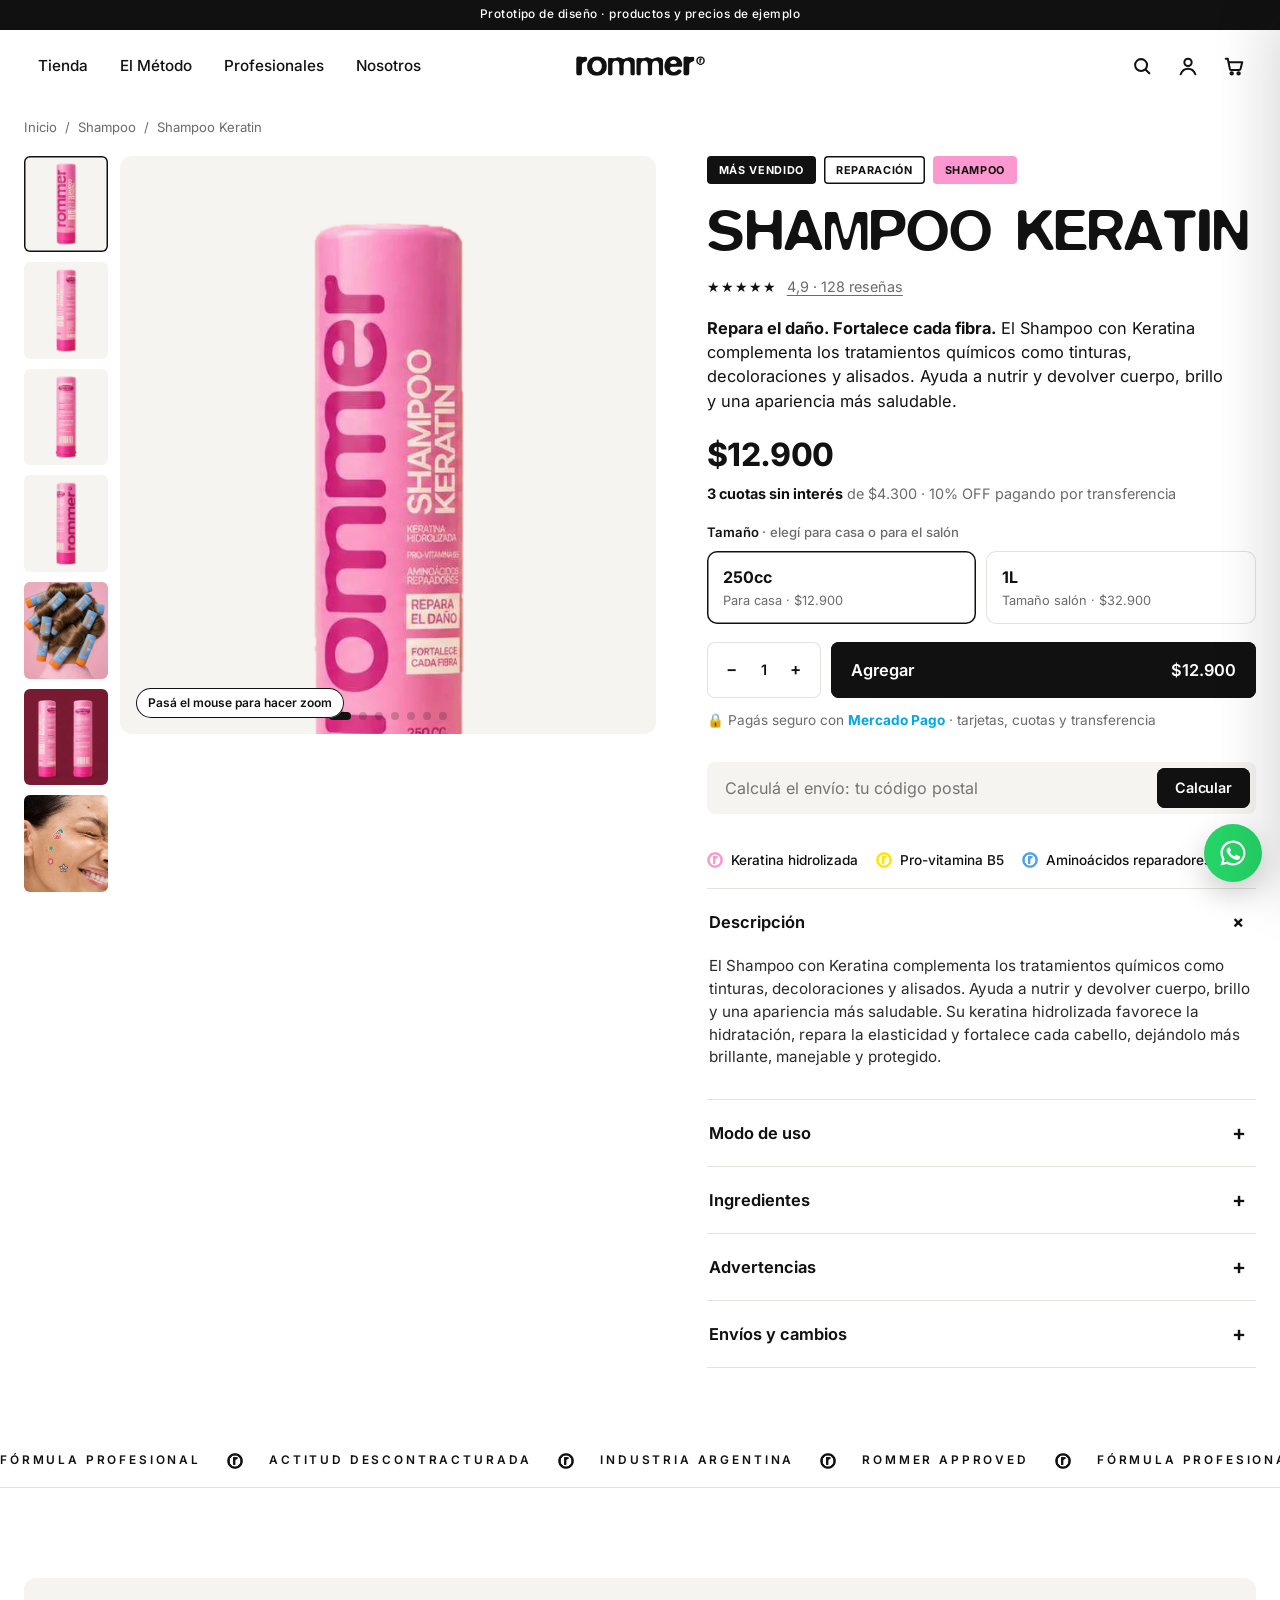
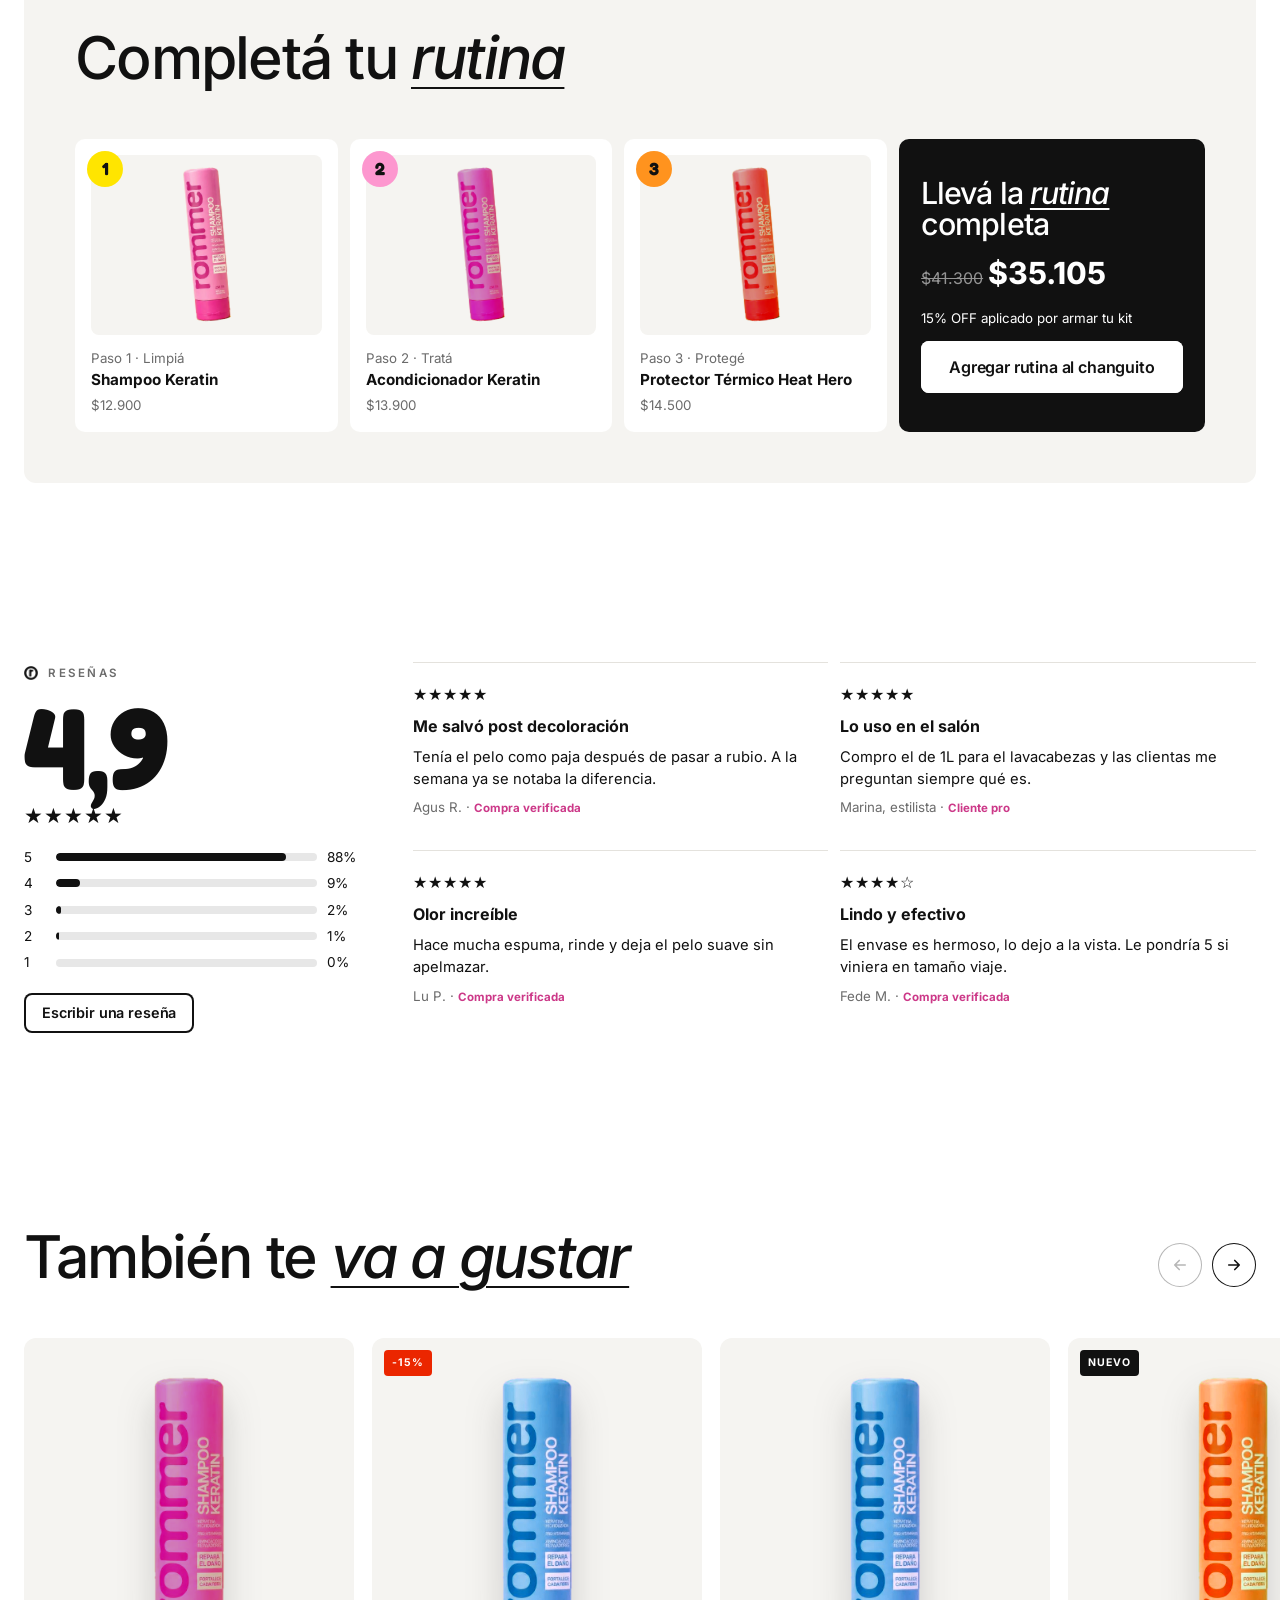
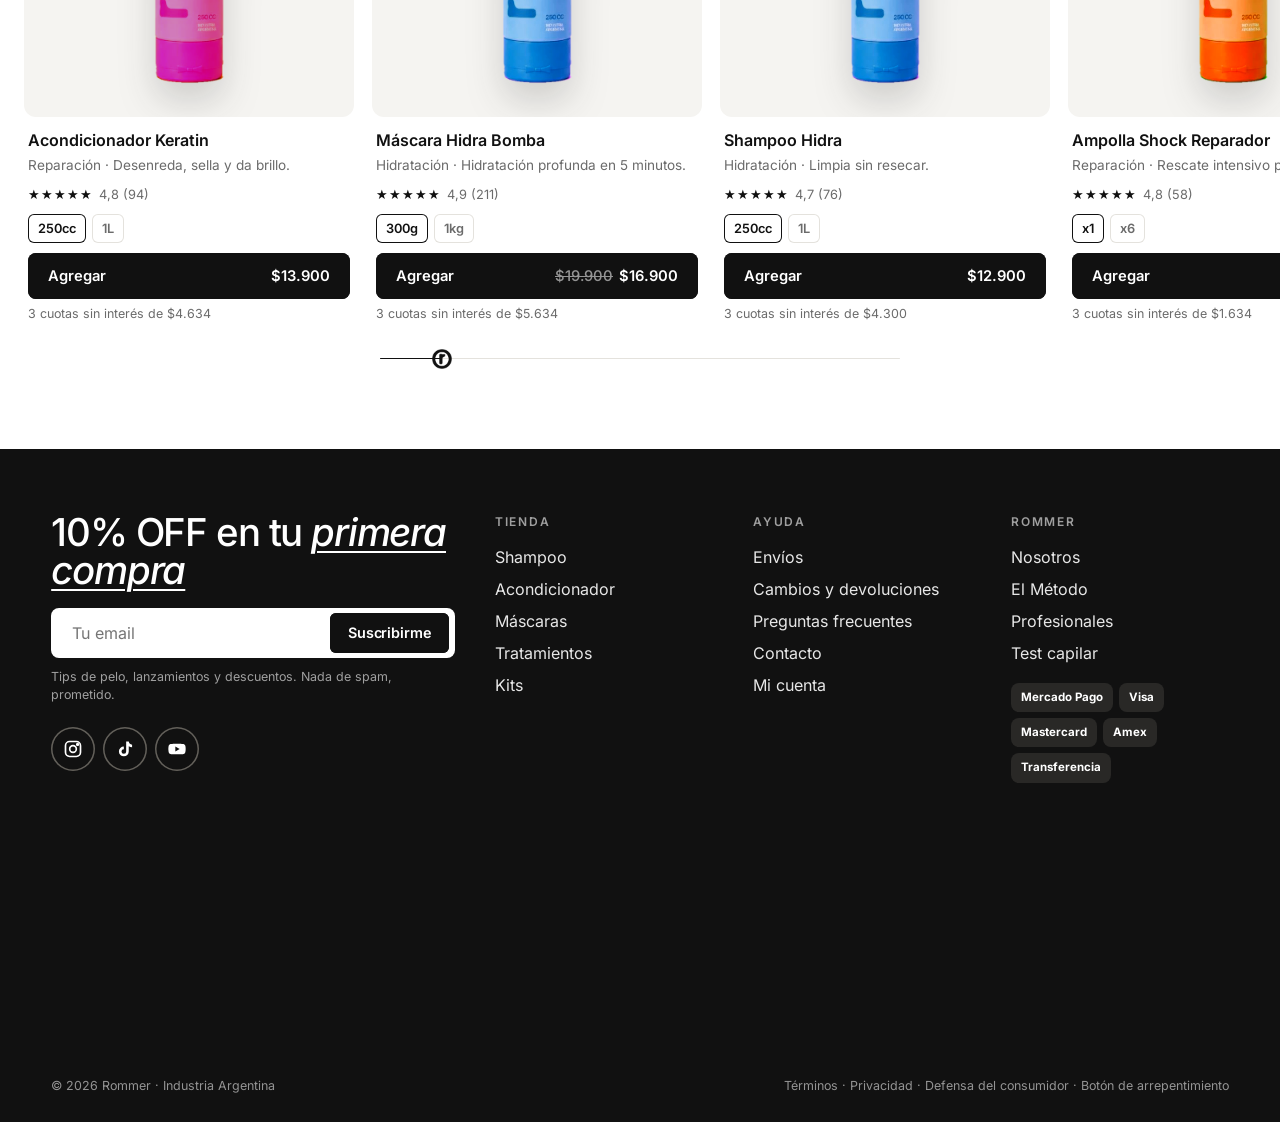
==== commit 7d150c99: "Add files via upload" ====
--- a/producto.html
+++ b/producto.html
@@ -82,7 +82,6 @@
         <div class="gallery__main">
           <div class="swiper"><div class="swiper-wrapper"></div><div class="swiper-pagination"></div></div>
           <span class="zoom-hint">Pasá el mouse para hacer zoom</span>
-          <span class="sticker spin-slow" data-sticker="proheart" style="z-index:3"></span>
         </div>
       </div>
       <!-- Info -->
@@ -123,7 +122,7 @@
   <!-- Completá tu rutina -->
   <section class="section section--tight">
     <div class="routine">
-      <div class="section-head reveal"><h2 class="mix">Completá tu <em>rutina</em></h2><span class="sticker float" data-sticker="smiley" style="position:static;width:96px"></span></div>
+      <div class="section-head reveal"><h2 class="mix">Completá tu <em>rutina</em></h2></div>
       <div class="routine__grid"></div>
     </div>
   </section>
--- a/assets/css/rommer.css
+++ b/assets/css/rommer.css
@@ -973,3 +973,248 @@
 @media (max-width: 900px) {
   .hero__media { margin: 0 1.5px 1.5px 1.5px; border-radius: 0 0 calc(var(--r-lg) - 1.5px) calc(var(--r-lg) - 1.5px); }
 }
+
+
+/* =========================================================
+   VERSIÓN SUTIL
+   Editorial y limpia: mucho aire, radios chicos, pocas cajas.
+   ========================================================= */
+:root {
+  --gray: #F5F4F1;
+  --gray-2: #F5F4F1;
+  --cream-2: #F5F4F1;
+  --line-soft: #E4E2DD;
+  --r-sm: 8px;
+  --r-md: 10px;
+  --r-lg: 12px;
+  --r-btn: 8px;
+  --space-section: clamp(88px, 11vw, 168px);
+}
+
+/* Ritmo y aire */
+.section { padding-block: var(--space-section); }
+.section--tight { padding-block: clamp(56px, 7vw, 104px); }
+.section-head { margin-bottom: clamp(32px, 4vw, 56px); }
+.eyebrow { font-size: .72rem; letter-spacing: .22em; color: var(--muted); }
+.eyebrow .r-dot { color: var(--ink); width: 14px; height: 14px; }
+
+/* Palabra destacada: itálica de Inter con subrayado fino */
+.mix em, .duo__body .mix em, .pro__panel .mix em, .routine__sum .mix em, .method .mix em, .footer .mix em, .routine .mix em {
+  font-family: var(--f-body); font-style: italic; font-weight: 500; font-stretch: normal;
+  color: inherit; background: none; padding: 0; border-radius: 0;
+  text-decoration: underline; text-decoration-thickness: 1.5px; text-underline-offset: .14em;
+}
+.mix--band em { font-family: var(--f-display); font-style: normal; text-decoration: none; color: var(--paper); background: var(--ink); padding: 0 .16em; border-radius: 4px; }
+
+/* Botones rectangulares con esquinas suaves, rebote mínimo */
+.btn, .add-btn { border-radius: var(--r-btn); }
+.btn:hover { transform: translateY(-2px); }
+.btn:active, .add-btn:active { transform: translateY(0) scale(.99); }
+.add-btn:hover { transform: translateY(-1px); }
+.btn--line-light { color: var(--paper); box-shadow: inset 0 0 0 1.5px var(--paper); }
+.btn--line-light:hover { background: var(--paper); color: var(--ink); }
+.u-link { font-weight: 600; text-decoration: underline; text-decoration-thickness: 1.5px; text-underline-offset: 4px; transition: opacity .2s; }
+.duo__card:hover .u-link { opacity: .8; }
+.icon-btn:hover { transform: none; background: rgba(17,17,17,.06); }
+.round-arrow { width: 44px; height: 44px; box-shadow: inset 0 0 0 1px currentColor; }
+.round-arrow:hover { transform: none; }
+
+/* Stickers: quietos, reaccionan al pasar el cursor */
+.sticker { filter: none; transition: transform .4s var(--ease); }
+.sticker:hover { transform: rotate(8deg) scale(1.05) !important; }
+
+/* Cursor más chico */
+.cursor { width: 22px; height: 22px; margin: -11px 0 0 -11px; }
+.cursor.is-hover { width: 38px; height: 38px; margin: -19px 0 0 -19px; }
+
+/* 1. Anuncio: franja fina */
+.announce { padding: 0; }
+.announce__pill { max-width: none; border-radius: 0; height: 30px; font-size: .74rem; letter-spacing: .04em; }
+
+/* 2. Header: plano, transparente sobre el hero */
+.header { padding: 0; }
+.header__bar { max-width: none; border-radius: 0; padding: 0 var(--gutter); height: var(--header-h); }
+.header.is-solid .header__bar { height: 64px; background: rgba(255,255,255,.97); box-shadow: 0 1px 0 var(--line-soft); }
+body[data-page="home"] .header:not(.is-solid) .header__bar { color: var(--paper); }
+body[data-page="home"] .header:not(.is-solid) .cart-count { background: var(--paper); color: var(--ink); }
+.header__nav > a:hover, .header__nav > button:hover, .header__nav > button[aria-expanded="true"] { background: none; text-decoration: underline; text-underline-offset: 6px; }
+.mega { color: var(--ink); border-radius: 0 0 var(--r-lg) var(--r-lg); top: 100%; left: 0; right: 0; max-width: none; box-shadow: 0 1px 0 var(--line-soft), 0 20px 40px rgba(17,17,17,.08); }
+.mega li a:hover { transform: translateX(4px); }
+.mmenu a.big:nth-of-type(n) { color: var(--paper); }
+
+/* 3. Hero a sangre */
+.hero { padding: 0; margin-top: calc(-1 * var(--header-h)); }
+.hero__card { display: block; max-width: none; border-radius: 0; box-shadow: none; min-height: min(100vh, 940px); background: var(--ink); }
+.hero__media { position: absolute; inset: 0; margin: 0; border-radius: 0; overflow: hidden; }
+.hero__media img { transform: scale(1.06); object-position: 50% 42%; }
+.hero__media::after { content: ""; position: absolute; inset: 0; background: linear-gradient(90deg, rgba(17,17,17,.55) 0%, rgba(17,17,17,.15) 55%, rgba(17,17,17,0) 100%), linear-gradient(0deg, rgba(17,17,17,.35), rgba(17,17,17,0) 45%); }
+.hero__copy { color: var(--paper); max-width: 780px; padding: calc(var(--header-h) + clamp(70px, 9vw, 130px)) var(--gutter) clamp(190px, 19vw, 300px) max(var(--gutter), 4vw); }
+.hero__copy .eyebrow { color: rgba(255,255,255,.85); }
+.hero__copy .eyebrow .r-dot { color: var(--paper); }
+.hero__title .pink { background: var(--paper); color: var(--ink); }
+.hero__copy .lead { color: rgba(255,255,255,.9); }
+.hero__word { left: max(var(--gutter), 2vw); right: max(var(--gutter), 2vw); bottom: clamp(14px, 2vw, 28px); }
+.hero__word .wordmark { color: var(--paper); }
+.hero__smiley { width: clamp(96px, 8vw, 128px); left: auto; right: 7%; top: auto; bottom: clamp(200px, 21vw, 320px); }
+
+/* 4. Marquee recto y chico */
+.benefits { background: var(--paper); padding: 18px 0; box-shadow: inset 0 -1px 0 var(--line-soft); }
+.benefits .marquee__item { color: var(--ink); font-size: .74rem; letter-spacing: .24em; gap: 26px; padding-right: 26px; }
+.benefits .r-dot { color: var(--ink); width: 16px; height: 16px; }
+
+/* 5 y 14. Tarjetas de producto planas */
+.pcard__media { border-radius: var(--r-lg); background: var(--gray); }
+.pcard__media img { transform: translateX(-50%); }
+.pcard:hover .pcard__media img.main { transform: translateX(-50%) translateY(-8px); }
+.pcard__media img.alt { transform: translateX(-50%) scale(.98); }
+.pcard:hover .pcard__media img.alt { transform: translateX(-50%) translateY(-8px); }
+.pcard__sticker { display: none; }
+.pcard__badge { border-radius: 4px; font-size: .66rem; letter-spacing: .1em; padding: 5px 8px; }
+.pcard__title { font-weight: 600; font-size: 1rem; }
+.seg { background: none; padding: 0; gap: 6px; }
+.seg button { border-radius: 6px; box-shadow: inset 0 0 0 1px var(--line-soft); padding: 5px 10px; }
+.seg button[aria-pressed="true"] { box-shadow: inset 0 0 0 1px var(--ink); background: var(--paper); color: var(--ink); }
+.add-btn { min-height: 46px; font-size: .92rem; }
+.r-progress { height: 1px; background: var(--line-soft); }
+.r-progress__knob, .r-progress__knob .r-dot { width: 20px; height: 20px; }
+.r-progress__knob { margin: -10px 0 0 -10px; }
+
+/* 6. Banners 50/50 */
+.duo__card { border-radius: var(--r-lg); }
+.duo__card::after { background: linear-gradient(to top, rgba(17,17,17,.5), transparent 50%); }
+
+/* 7. El Método: pasos simples */
+.method { border-radius: var(--r-lg); }
+.step { background: none; border-radius: 0; padding: 18px 0 18px 22px; box-shadow: inset 2px 0 0 rgba(255,255,255,.15); opacity: .4; }
+.step.is-active { background: none; color: var(--paper); opacity: 1; box-shadow: inset 2px 0 0 var(--paper); }
+.step__n { width: auto; height: auto; background: none; box-shadow: none; border-radius: 0; font-size: 2.2rem; color: var(--paper); }
+.step.is-active .step__n { background: none; color: var(--c); }
+.step h3 { font-size: 1.4rem; }
+
+/* 8. Producto estrella limpio */
+.star-prod__bg { display: none; }
+.tabs-card { box-shadow: none; padding: 0; background: none; }
+.tabs { background: none; padding: 0; gap: 22px; border-radius: 0; box-shadow: inset 0 -1px 0 var(--line-soft); }
+.tabs button { border-radius: 0; padding: 10px 0; color: var(--muted); }
+.tabs button[aria-selected="true"] { background: none; color: var(--ink); box-shadow: inset 0 -2px 0 var(--ink); }
+.star-prod__bottle img { filter: var(--tint, none) drop-shadow(0 24px 24px rgba(17,17,17,.12)); }
+
+/* 9. Antes / después */
+.ba { border-radius: var(--r-lg); }
+.ba__handle { width: 46px; height: 46px; margin: -23px 0 0 -23px; box-shadow: none; }
+.ba:hover .ba__handle { transform: scale(1.05); }
+.ba__label { border-radius: 4px; font-size: .7rem; }
+
+/* 10. Video */
+.film { border-radius: var(--r-lg); }
+.film::after { background: rgba(17,17,17,.26); }
+.play { width: 76px; height: 76px; }
+.play:hover { transform: scale(1.05); }
+
+/* 11. Comprar por necesidad: tarjetas rectas */
+.need, .need:nth-child(odd) { background: var(--gray); color: var(--ink); box-shadow: none; border-radius: var(--r-lg); }
+.need:hover { transform: translateY(-6px); }
+.need img { transform: translateX(-50%); }
+.need:hover img { transform: translateX(-50%) translateY(-8px); }
+.need .go { background: var(--ink); color: var(--paper); width: 40px; height: 40px; }
+.need:hover .go { transform: translateX(3px); }
+
+/* 12. Armá tu kit calmo */
+.kit { background: var(--gray); color: var(--ink); border-radius: var(--r-lg); }
+.kit__word { color: var(--ink); transform: none; font-size: clamp(3rem, 9vw, 8.5rem); }
+.kit__band { transform: none; background: none; color: var(--muted); padding: 0; font-size: clamp(1rem, 1.6vw, 1.3rem); letter-spacing: .02em; margin-top: 18px; }
+.kit__tiers { gap: 32px; }
+.tier { background: none; padding: 0 0 0 16px; border-radius: 0; box-shadow: inset 1.5px 0 0 var(--ink); }
+.kit .btn--yellow { background: var(--ink); color: var(--paper); box-shadow: inset 0 0 0 1.5px var(--ink); }
+.kit .btn--yellow:hover { background: var(--paper); color: var(--ink); }
+.kit__fan img { filter: var(--tint, none) drop-shadow(0 16px 16px rgba(17,17,17,.12)); height: 86%; }
+.kit__burst { width: 84px; }
+
+/* 13. Destacado flotante */
+.spot { border-radius: var(--r-lg); }
+.spot__card { box-shadow: 0 10px 30px rgba(17,17,17,.12); border-radius: var(--r-lg); backdrop-filter: none; }
+.spot__thumb { background: var(--gray); }
+
+/* 15. Profesionales: formulario con línea */
+.pro__panel { box-shadow: none; padding: clamp(8px, 2vw, 32px) 0; }
+.pro__media { border-radius: var(--r-lg); }
+.field input, .field select, .field input:focus { background: none; border-radius: 0; padding: 0 2px; box-shadow: inset 0 -1px 0 var(--line-soft); }
+.field input:focus { box-shadow: inset 0 -1.5px 0 var(--ink); }
+.field label { color: var(--muted); font-weight: 500; letter-spacing: .04em; }
+
+/* 16. UGC sin marco */
+.polaroid, .polaroid:hover { background: none; padding: 0; box-shadow: none; transform: none; }
+.swiper-slide:nth-child(even) .polaroid { margin-top: 0; }
+.polaroid__img { border-radius: var(--r-md); }
+.polaroid__img img { transition: transform .6s var(--ease); }
+.polaroid:hover .polaroid__img img { transform: scale(1.04); }
+.polaroid figcaption { padding: 12px 0 0; }
+.polaroid .sticker { width: 96px; left: auto; right: -10px; bottom: 44px; }
+
+/* 17. Reseñas separadas con líneas */
+.review, .reviews .swiper-slide:nth-child(odd) .review { background: none; color: var(--ink); box-shadow: inset 0 1px 0 var(--ink); border-radius: 0; padding: 24px 4px 8px; min-height: 0; }
+.review blockquote { font-family: var(--f-display); font-weight: 500; font-size: clamp(1.4rem, 2vw, 1.8rem); line-height: 1.12; }
+.review .stars { font-size: .8rem; letter-spacing: 3px; }
+.review footer { color: var(--muted); }
+.review footer b { color: var(--ink); }
+
+/* 18. Footer */
+.footer { padding: 0; }
+.footer__card { border-radius: 0; max-width: none; }
+.news form { border-radius: var(--r-btn); }
+.news form .btn { border-radius: 6px; }
+
+/* Ficha de producto */
+.gallery__main { border-radius: var(--r-lg); background: var(--gray); }
+.gallery__thumbs button { border-radius: 6px; background: var(--gray); }
+.gallery__thumbs button[aria-current="true"] { box-shadow: inset 0 0 0 1.5px var(--ink); }
+.chip { border-radius: 4px; font-size: .68rem; }
+.size { border-radius: var(--r-md); box-shadow: inset 0 0 0 1px var(--line-soft); }
+.size[aria-pressed="true"] { box-shadow: inset 0 0 0 1.5px var(--ink); }
+.buy .qty { border-radius: var(--r-btn); box-shadow: inset 0 0 0 1px var(--line-soft); }
+.ship-calc { border-radius: var(--r-btn); }
+.benefit-chips { gap: 6px 18px; }
+.benefit-chips span { background: none; box-shadow: none; padding: 0; border-radius: 0; font-weight: 500; }
+.acc { border-top: 1px solid var(--line-soft); }
+.acc details { border-bottom: 1px solid var(--line-soft); }
+.acc details[open] summary .pm { background: none; }
+.routine { background: var(--gray); color: var(--ink); border-radius: var(--r-lg); }
+.rstep { border-radius: var(--r-md); }
+.rstep__img { border-radius: var(--r-sm); }
+.routine__sum { background: var(--ink); color: var(--paper); border-radius: var(--r-md); }
+.routine__sum .mix { color: var(--paper); }
+.routine__sum .btn--ink { background: var(--paper); color: var(--ink); box-shadow: inset 0 0 0 1.5px var(--paper); }
+.routine__sum .btn--ink:hover { background: var(--ink); color: var(--paper); }
+.rev-item { background: none; border-radius: 0; box-shadow: inset 0 1px 0 var(--line-soft); padding: 20px 0; }
+.sticky-buy { border-radius: var(--r-lg); }
+
+/* Changuito minimalista */
+.drawer { border-radius: var(--r-lg); }
+.ship { background: none; padding: 4px 0 14px; margin: 0 20px; border-radius: 0; box-shadow: inset 0 -1px 0 var(--line-soft); }
+.ship__bar { height: 3px; }
+.ship__knob, .ship__knob .r-dot { width: 18px; height: 18px; }
+.ship__knob { margin: -9px 0 0 -9px; }
+.ship__knob .r-dot { background: var(--ink); }
+.ship.is-free { background: none; color: var(--ink); }
+.ship.is-free .ship__bar { background: var(--line-soft); }
+.ship.is-free .ship__fill { background: var(--ink); }
+.kit-msg { background: var(--gray); color: var(--ink); border-radius: var(--r-sm); }
+.kit-msg .r-dot { color: var(--ink); }
+.line__img, .mini__img { border-radius: var(--r-sm); }
+.mini { border-radius: var(--r-md); }
+.qty { border-radius: var(--r-btn); }
+.toast { border-radius: var(--r-btn); }
+
+/* Celular */
+@media (max-width: 900px) {
+  .hero__card { min-height: 92vh; }
+  .hero__media { height: auto; max-height: none; margin: 0; border-radius: 0; }
+  .hero__media img { object-position: 62% 50%; }
+  .hero__media::after { background: linear-gradient(0deg, rgba(17,17,17,.6) 0%, rgba(17,17,17,.2) 50%, rgba(17,17,17,.45) 100%); }
+  .hero__copy { padding: calc(var(--header-h) + 48px) var(--gutter) clamp(120px, 30vw, 180px); }
+  .hero__smiley { right: 16px; bottom: clamp(110px, 30vw, 170px); width: 84px; }
+  .step { padding-left: 16px; }
+}
+
+.kit-msg { display: block; line-height: 1.4; }
+.kit-msg .r-dot { vertical-align: -3px; margin-right: 6px; }
